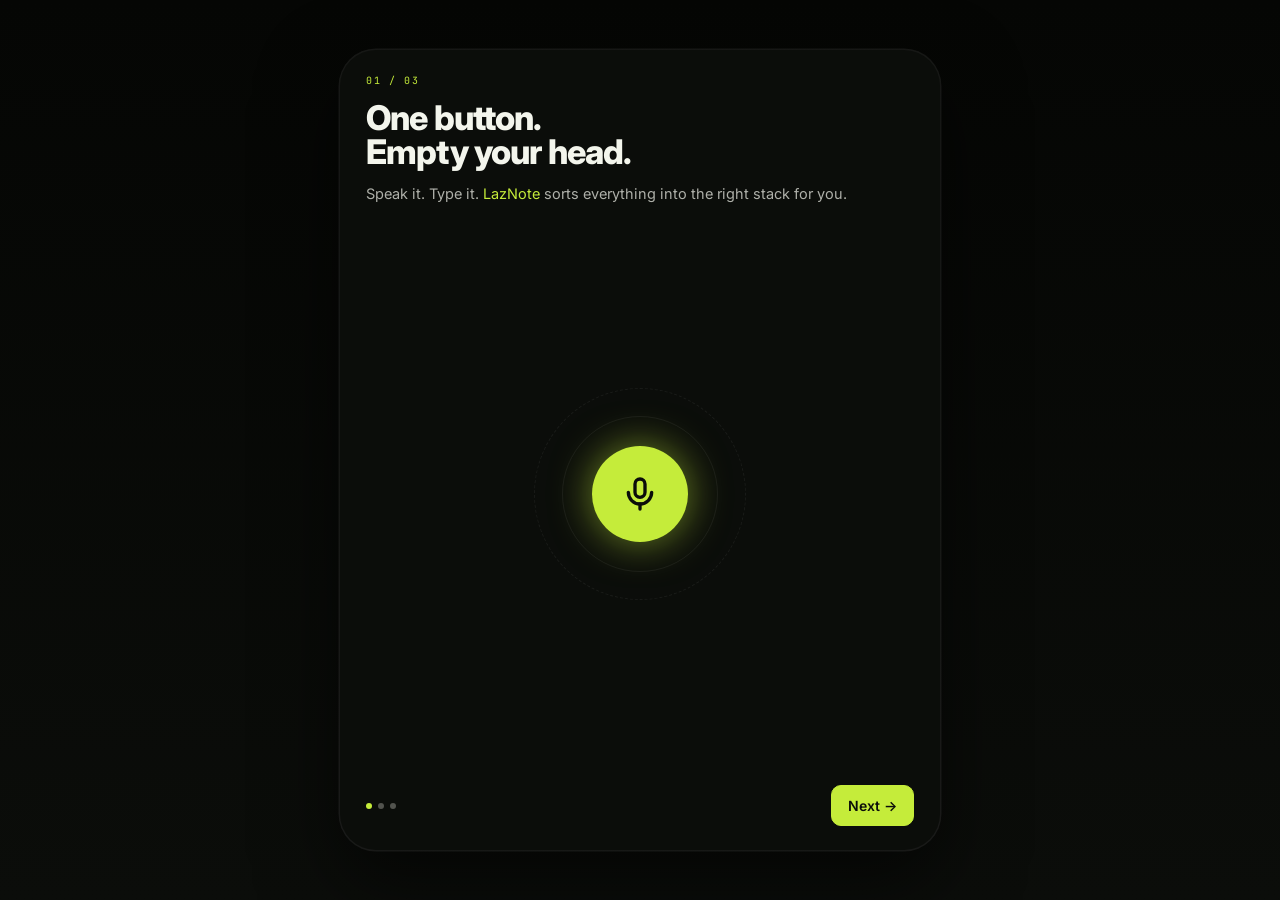
==== index.html @ dc2af9ba "Add files via upload" ====
<!doctype html>
<html lang="en">
<head>
<meta charset="utf-8" />
<title>LazNote</title>
<meta name="viewport" content="width=device-width,initial-scale=1,viewport-fit=cover,user-scalable=no" />
<meta name="theme-color" content="#0b0d0a" />
<meta name="apple-mobile-web-app-capable" content="yes" />
<meta name="apple-mobile-web-app-status-bar-style" content="black-translucent" />
<meta name="apple-mobile-web-app-title" content="LazNote" />
<link rel="manifest" href="manifest.webmanifest" />
<link rel="apple-touch-icon" href="icon-180.png" />
<link rel="icon" href="icon-192.png" />
<link rel="preconnect" href="https://fonts.googleapis.com" />
<link rel="preconnect" href="https://fonts.gstatic.com" crossorigin />
<link href="https://fonts.googleapis.com/css2?family=Inter:wght@400;500;600;700;800&family=JetBrains+Mono:wght@400;500;600&display=swap" rel="stylesheet" />
<link rel="stylesheet" href="styles.css" />
</head>
<body>
<div class="app-root">
  <div class="app-shell" id="shell">
    <div class="sb-spacer"></div>

    <!-- ───── Onboarding ───── -->
    <div class="view" data-view="onb">
      <div class="onb-pad">
        <div class="onb-step" id="onb-step">01 / 03</div>
        <h2 class="onb-h" id="onb-h"></h2>
        <p class="onb-p" id="onb-p"></p>
        <div style="flex:1;display:grid;place-items:center;margin:24px 0;" id="onb-art"></div>
        <div id="onb-body"></div>
        <div style="display:flex;align-items:center;justify-content:space-between;margin-top:16px;">
          <div class="dots" id="onb-dots"><span class="on"></span><span></span><span></span></div>
          <button class="btn primary" id="onb-next">Next →</button>
        </div>
      </div>
    </div>

    <!-- ───── Blade view ───── -->
    <div class="view" data-view="blade">
      <div class="topbar" style="padding-top:16px;">
        <div style="flex:1;">
          <div style="font-family:var(--mono);font-size:10px;letter-spacing:0.14em;text-transform:uppercase;color:var(--ink-50);display:flex;align-items:center;gap:6px;"><span style="width:6px;height:6px;border-radius:50%;background:var(--lime);animation:pulse 1.8s infinite;"></span><span id="blade-date">Today</span></div>
          <div style="font-size:24px;font-weight:700;letter-spacing:-0.02em;line-height:1.1;margin-top:4px;"><span id="blade-count">0</span> blades. <span style="color:var(--lime);" id="blade-now-count">0</span> need now.</div>
        </div>
        <div class="icon-btn" onclick="LazNote.search()" aria-label="Search"><svg width="16" height="16" viewBox="0 0 20 20" fill="none" stroke="currentColor" stroke-width="1.6" stroke-linecap="round"><circle cx="9" cy="9" r="5.5"/><path d="M13.5 13.5L17 17"/></svg></div>
      </div>
      <div style="padding:6px 18px 10px;display:flex;gap:12px;overflow-x:auto;border-bottom:1px solid var(--line-2);scrollbar-width:none;white-space:nowrap;" id="stack-tabs"></div>
      <div class="scroll" style="padding:12px 14px 140px;display:flex;flex-direction:column;gap:6px;" id="blade-list"></div>
      <div class="fab-shell"><button class="fab" id="fab-pulse" aria-label="Pulse"><svg viewBox="0 0 24 24" fill="none" stroke="currentColor" stroke-width="2.2" stroke-linecap="round"><rect x="9" y="3" width="6" height="11" rx="3"/><path d="M5 11a7 7 0 0014 0"/><path d="M12 18v3"/></svg></button></div>
      <div class="botnav">
        <div class="nav active" data-go="blade"><svg viewBox="0 0 20 20" fill="none" stroke="currentColor" stroke-width="1.6"><path d="M3 6h14M3 10h14M3 14h10"/></svg>Blades</div>
        <div class="nav" data-go="stacks"><svg viewBox="0 0 20 20" fill="none" stroke="currentColor" stroke-width="1.6" stroke-linejoin="round"><path d="M10 2l7 4-7 4-7-4 7-4z"/><path d="M3 10l7 4 7-4"/></svg>Stacks</div>
        <div></div>
        <div class="nav" data-go="airlock"><svg viewBox="0 0 20 20" fill="none" stroke="currentColor" stroke-width="1.6"><path d="M7 4a3 3 0 00-3 3v1a2 2 0 00-1 3.5A2 2 0 005 15h2v2h6v-2h2a2 2 0 002-3.5A2 2 0 0016 8V7a3 3 0 00-3-3 3 3 0 00-3 0 3 3 0 00-3 0z"/></svg>Airlock</div>
        <div class="nav" data-go="settings"><svg viewBox="0 0 20 20" fill="none" stroke="currentColor" stroke-width="1.6"><circle cx="10" cy="10" r="2.5"/><path d="M10 2v2M10 16v2M3 10H1M19 10h-2M5 5L3.5 3.5M16.5 16.5L15 15M5 15l-1.5 1.5M16.5 3.5L15 5"/></svg>Settings</div>
      </div>
    </div>

    <!-- ───── Note detail ───── -->
    <div class="view" data-view="note">
      <div class="topbar">
        <div class="icon-btn" data-back><svg viewBox="0 0 20 20" fill="none" stroke="currentColor" stroke-width="1.6" stroke-linecap="round" width="14" height="14"><path d="M12 5l-5 5 5 5"/></svg></div>
        <h1 id="note-stack">·</h1>
        <div class="icon-btn" onclick="LazNote.deleteCurrentNote()" aria-label="Delete"><svg viewBox="0 0 20 20" fill="none" stroke="currentColor" stroke-width="1.6" width="14" height="14"><path d="M5 6h10M8 9v6M12 9v6M6 6l1 10h6l1-10M8 6V4h4v2"/></svg></div>
      </div>
      <div class="scroll" style="padding:6px 22px 40px;" id="note-body"></div>
    </div>

    <!-- ───── Stacks ───── -->
    <div class="view" data-view="stacks">
      <div class="topbar">
        <div class="icon-btn" data-back><svg viewBox="0 0 20 20" fill="none" stroke="currentColor" stroke-width="1.6" stroke-linecap="round" width="14" height="14"><path d="M12 5l-5 5 5 5"/></svg></div>
        <h1>Stacks</h1>
        <div class="icon-btn" onclick="LazNote.addStack()" aria-label="Add stack"><svg viewBox="0 0 20 20" fill="none" stroke="currentColor" stroke-width="1.6" width="14" height="14"><path d="M10 4v12M4 10h12"/></svg></div>
      </div>
      <div class="scroll" style="padding:6px 14px 24px;" id="stacks-list"></div>
    </div>

    <!-- ───── Airlock ───── -->
    <div class="view" data-view="airlock">
      <div class="topbar">
        <div class="icon-btn" data-back><svg viewBox="0 0 20 20" fill="none" stroke="currentColor" stroke-width="1.6" stroke-linecap="round" width="14" height="14"><path d="M12 5l-5 5 5 5"/></svg></div>
        <h1>Airlock</h1>
        <div class="spacer"></div>
      </div>
      <div class="scroll" style="padding:6px 14px 24px;" id="airlock-list"></div>
    </div>

    <!-- ───── Settings ───── -->
    <div class="view" data-view="settings">
      <div class="topbar">
        <div class="icon-btn" data-back><svg viewBox="0 0 20 20" fill="none" stroke="currentColor" stroke-width="1.6" stroke-linecap="round" width="14" height="14"><path d="M12 5l-5 5 5 5"/></svg></div>
        <h1>Settings</h1>
        <div class="spacer"></div>
      </div>
      <div class="scroll" style="padding:0 14px 40px;" id="settings-body"></div>
    </div>

    <!-- ───── Groq detail ───── -->
    <div class="view" data-view="groq">
      <div class="topbar">
        <div class="icon-btn" data-back><svg viewBox="0 0 20 20" fill="none" stroke="currentColor" stroke-width="1.6" stroke-linecap="round" width="14" height="14"><path d="M12 5l-5 5 5 5"/></svg></div>
        <h1>Groq</h1>
        <div class="spacer"></div>
      </div>
      <div class="scroll" style="padding:0 14px 40px;" id="groq-body"></div>
    </div>

    <!-- ───── Capture sheet (over any view) ───── -->
    <div class="capture-sheet" id="capture">
      <div class="capture-handle"></div>
      <div class="topbar">
        <div class="icon-btn" onclick="LazNote.closeCapture()" aria-label="Close"><svg viewBox="0 0 20 20" fill="none" stroke="currentColor" stroke-width="1.6" stroke-linecap="round" width="14" height="14"><path d="M5 5l10 10M15 5L5 15"/></svg></div>
        <h1>New note</h1>
        <div class="spacer"></div>
      </div>
      <div style="padding:0 22px;flex:1;display:flex;flex-direction:column;">
        <textarea class="input" id="capture-text" placeholder="Speak your mind. AI will sort it into the right stack."></textarea>
        <div style="margin-top:14px;display:flex;align-items:center;gap:8px;flex-wrap:wrap;">
          <span class="chip" id="capture-stack-hint" style="display:none;"></span>
          <span class="chip" id="capture-due-hint" style="display:none;"></span>
        </div>
        <div style="margin-top:14px;font-family:var(--mono);font-size:10px;letter-spacing:0.14em;color:var(--ink-50);text-transform:uppercase;">Manual stack</div>
        <div style="margin-top:8px;display:flex;flex-wrap:wrap;gap:6px;" id="capture-stack-chips"></div>
        <div style="flex:1;"></div>
        <div style="display:flex;gap:8px;padding:14px 0 calc(20px + env(safe-area-inset-bottom));">
          <button class="btn ghost" onclick="LazNote.saveCapture('raw')">Save raw</button>
          <button class="btn primary" style="flex:1;" id="capture-ai" onclick="LazNote.saveCapture('ai')">
            <svg width="14" height="14" viewBox="0 0 20 20" fill="none" stroke="currentColor" stroke-width="1.8" stroke-linecap="round"><path d="M7 4a3 3 0 00-3 3v1a2 2 0 00-1 3.5A2 2 0 005 15h2v2h6v-2h2a2 2 0 002-3.5A2 2 0 0016 8V7a3 3 0 00-3-3 3 3 0 00-3 0 3 3 0 00-3 0z"/></svg>
            <span id="capture-ai-label">Sort with AI</span>
          </button>
        </div>
      </div>
    </div>

  </div>
</div>

<div class="toast" id="toast"></div>

<script src="app.js"></script>
<script>
  if ('serviceWorker' in navigator) {
    window.addEventListener('load', () => navigator.serviceWorker.register('sw.js').catch(() => {}));
  }
</script>
</body>
</html>
---- styles.css ----
/* LazNote · production styles */
:root {
  --bg: #0b0d0a;
  --bg-2: #14170f;
  --surface: #181b13;
  --surface-2: #1f2317;
  --line-2: rgba(255, 255, 255, 0.06);
  --ink: #f3f5ec;
  --ink-70: rgba(243, 245, 236, 0.7);
  --ink-50: rgba(243, 245, 236, 0.5);
  --ink-30: rgba(243, 245, 236, 0.3);
  --lime: #c5ec3a;
  --lime-glow: rgba(197, 236, 58, 0.55);
  --lime-soft: rgba(197, 236, 58, 0.15);
  --amber: #f5b133;
  --red: #ef5350;
  --r-sm: 6px; --r-md: 10px; --r-lg: 18px;
  --sans: "Inter", ui-sans-serif, system-ui, -apple-system, sans-serif;
  --mono: "JetBrains Mono", ui-monospace, monospace;
}
* { box-sizing: border-box; }
html, body { margin: 0; padding: 0; background: var(--bg); color: var(--ink); font-family: var(--sans); -webkit-font-smoothing: antialiased; overscroll-behavior: none; }
body { min-height: 100vh; min-height: 100dvh; }

/* Industrial style overrides */
body.industrial { --r-sm: 0px; --r-md: 2px; --r-lg: 4px; --lime-glow: rgba(197, 236, 58, 0); }
body.industrial .blade { border-radius: 0 !important; }
body.industrial .btn, body.industrial .input, body.industrial .icon-btn, body.industrial .chip, body.industrial .pill { border-radius: 2px !important; }
body.industrial .fab { border-radius: 0; }
body.industrial .fab::after { display: none; }

/* Light theme */
body.light { --bg: #f6f6f1; --bg-2: #ececde; --surface: #ffffff; --surface-2: #f0f0e7; --line-2: rgba(0,0,0,0.08); --ink: #0e1108; --ink-70: rgba(14,17,8,0.7); --ink-50: rgba(14,17,8,0.5); --ink-30: rgba(14,17,8,0.3); --lime: #7ba91a; --lime-glow: rgba(123,169,26,0.35); --lime-soft: rgba(123,169,26,0.12); }
body.light .btn.primary, body.light .chip.lime { color: #fff; }
body.light .fab { color: #fff; }

/* App container — phone-shaped on desktop, fullscreen on mobile */
.app-root { width: 100%; min-height: 100vh; min-height: 100dvh; display: flex; align-items: stretch; justify-content: center; background: var(--bg); }
@media (min-width: 600px) {
  .app-root { background: linear-gradient(180deg, #050604, #0b0d0a); padding: 28px; align-items: center; }
  .app-shell { width: 392px; height: 800px; max-height: calc(100dvh - 56px); border-radius: 36px; box-shadow: 0 0 0 1.5px rgba(255,255,255,0.07), 0 30px 80px rgba(0,0,0,0.6); overflow: hidden; }
  body.light .app-shell { box-shadow: 0 0 0 1px rgba(0,0,0,0.06), 0 30px 80px rgba(0,0,0,0.15); }
}
.app-shell { background: var(--bg); position: relative; display: flex; flex-direction: column; overflow: hidden; flex: 1; max-width: 600px; }

/* views */
.view { display: none; flex-direction: column; flex: 1; overflow: hidden; position: relative; }
.view.active { display: flex; animation: fadein .18s ease; }
@keyframes fadein { from { opacity: 0; transform: translateY(4px); } }

.scroll { flex: 1; overflow-y: auto; -webkit-overflow-scrolling: touch; }
.scroll::-webkit-scrollbar { display: none; }

/* atoms */
.btn { display: inline-flex; align-items: center; justify-content: center; gap: 6px; padding: 11px 16px; border-radius: var(--r-md); font-size: 14px; font-weight: 600; font-family: var(--sans); border: 1px solid var(--line-2); color: var(--ink); background: var(--surface); cursor: pointer; transition: transform .08s, background .12s; }
.btn:active { transform: scale(0.97); }
.btn.primary { background: var(--lime); color: #0b0d0a; border-color: var(--lime); }
.btn.ghost { background: transparent; }
.btn.danger { color: var(--red); border-color: rgba(239,83,80,0.3); }
.btn.block { width: 100%; }

.input { width: 100%; background: var(--surface-2); border: 1px solid var(--line-2); border-radius: var(--r-md); padding: 12px 14px; font-family: var(--mono); font-size: 13px; color: var(--ink); outline: none; }
.input:focus { border-color: var(--lime); }
.input::placeholder { color: var(--ink-50); }
textarea.input { font-family: var(--sans); font-size: 15px; min-height: 120px; resize: none; line-height: 1.45; }

.chip { display: inline-flex; align-items: center; gap: 4px; padding: 4px 9px; border: 1px solid var(--line-2); border-radius: 999px; font-family: var(--mono); font-size: 10px; letter-spacing: 0.06em; color: var(--ink-70); white-space: nowrap; background: transparent; cursor: pointer; }
.chip.lime { background: var(--lime); color: #0b0d0a; border-color: var(--lime); font-weight: 600; }
.chip.active { background: var(--ink); color: var(--bg); border-color: var(--ink); }
.pill { padding: 3px 7px; border: 1px solid var(--line-2); border-radius: 4px; font-family: var(--mono); font-size: 9px; font-weight: 600; letter-spacing: 0.16em; color: var(--ink-50); text-transform: uppercase; }
.pill.lime { color: var(--lime); border-color: rgba(197,236,58,0.3); }
.pill.amber { color: var(--amber); border-color: rgba(245,177,51,0.3); }
.icon-btn { width: 38px; height: 38px; background: var(--surface); border: 1px solid var(--line-2); border-radius: var(--r-md); display: grid; place-items: center; color: var(--ink-70); cursor: pointer; flex-shrink: 0; }
.icon-btn:active { transform: scale(0.92); }

/* topbar (per-view) */
.topbar { padding: max(env(safe-area-inset-top), 16px) 18px 12px; display: flex; align-items: center; gap: 10px; flex-shrink: 0; }
.topbar h1 { font-size: 18px; font-weight: 700; letter-spacing: -0.01em; margin: 0; flex: 1; text-align: center; }
.topbar .spacer { width: 38px; }

/* blade row */
.blade { position: relative; padding: 12px 14px 12px 18px; background: var(--surface); border: 1px solid var(--line-2); border-radius: var(--r-md); display: grid; grid-template-columns: 1fr auto; gap: 8px; align-items: center; cursor: pointer; }
.blade:active { transform: scale(0.99); }
.blade::before { content: ""; position: absolute; left: 0; top: 10px; bottom: 10px; width: 3px; border-radius: 0 2px 2px 0; background: var(--ink-30); }
.blade.now { background: linear-gradient(180deg, rgba(197, 236, 58, 0.06), var(--surface)); border-color: rgba(197, 236, 58, 0.18); }
.blade.now::before { background: var(--lime); box-shadow: 0 0 12px var(--lime-glow); animation: pulse 1.6s ease-in-out infinite; }
.blade.soon::before { background: var(--amber); }
.blade.idle { opacity: 0.7; }
.blade .stack-tag { display: inline-block; font-family: var(--mono); font-size: 9px; font-weight: 600; letter-spacing: 0.16em; color: var(--ink-50); padding: 2px 5px; border: 1px solid var(--line-2); border-radius: 4px; margin-bottom: 5px; }
.blade.now .stack-tag { color: var(--lime); border-color: rgba(197, 236, 58, 0.3); }
.blade .t { font-size: 14px; line-height: 1.3; font-weight: 500; letter-spacing: -0.005em; }
.blade .m { font-family: var(--mono); font-size: 10px; color: var(--ink-50); margin-top: 3px; letter-spacing: 0.04em; }
.blade .due { font-family: var(--mono); font-size: 10px; font-weight: 600; letter-spacing: 0.06em; padding: 4px 7px; border-radius: 4px; border: 1px solid var(--line-2); color: var(--ink-70); }
.blade.now .due { background: var(--lime); color: #0b0d0a; border-color: var(--lime); }
.blade.soon .due { color: var(--amber); border-color: rgba(245, 177, 51, 0.3); }

@keyframes pulse { 50% { opacity: 0.45; } }

/* FAB */
.fab-shell { position: absolute; left: 0; right: 0; bottom: 84px; display: flex; justify-content: center; z-index: 4; pointer-events: none; padding-bottom: env(safe-area-inset-bottom); }
.fab { pointer-events: auto; position: relative; width: 70px; height: 70px; border-radius: 50%; background: var(--lime); display: grid; place-items: center; color: #0b0d0a; border: 0; box-shadow: 0 0 0 6px rgba(197, 236, 58, 0.10), 0 0 28px var(--lime-glow), 0 12px 24px rgba(0,0,0,0.5); cursor: pointer; }
.fab:active { transform: scale(0.95); }
.fab::after { content: ""; position: absolute; inset: -12px; border-radius: 50%; border: 1px solid rgba(197, 236, 58, 0.25); animation: fabring 2.4s ease-out infinite; pointer-events: none; }
@keyframes fabring { 0% { transform: scale(0.9); opacity: 0.8; } 100% { transform: scale(1.3); opacity: 0; } }
.fab svg { width: 28px; height: 28px; }

/* bottom nav */
.botnav { height: calc(64px + env(safe-area-inset-bottom)); padding-bottom: env(safe-area-inset-bottom); display: grid; grid-template-columns: 1fr 1fr 80px 1fr 1fr; align-items: center; justify-items: center; background: var(--bg); border-top: 1px solid var(--line-2); flex-shrink: 0; }
.botnav .nav { display: flex; flex-direction: column; align-items: center; gap: 4px; font-family: var(--mono); font-size: 9px; letter-spacing: 0.1em; text-transform: uppercase; color: var(--ink-50); cursor: pointer; padding: 8px; }
.botnav .nav.active { color: var(--lime); }
.botnav .nav svg { width: 18px; height: 18px; }

/* settings rows */
.section-label { font-family: var(--mono); font-size: 9.5px; letter-spacing: 0.16em; color: var(--ink-50); padding: 14px 4px 8px; text-transform: uppercase; }
.section-group { background: var(--surface); border: 1px solid var(--line-2); border-radius: var(--r-md); overflow: hidden; }
.row { padding: 12px 14px; display: flex; align-items: center; gap: 10px; font-size: 14px; border-top: 1px solid var(--line-2); cursor: pointer; }
.row:first-child { border-top: 0; }
.row .r-label { flex: 1; }
.row .r-value { color: var(--ink-50); font-family: var(--mono); font-size: 12px; }
.row .r-chev { color: var(--ink-50); }

.toggle { width: 36px; height: 20px; border-radius: 12px; background: var(--surface-2); position: relative; transition: background .15s; flex-shrink: 0; }
.toggle::after { content: ""; position: absolute; top: 2px; left: 2px; width: 16px; height: 16px; border-radius: 50%; background: var(--ink-70); transition: left .15s, background .15s; }
.toggle.on { background: var(--lime); }
.toggle.on::after { left: 18px; background: #0b0d0a; }

/* segmented control */
.seg { display: inline-flex; padding: 3px; background: var(--surface); border: 1px solid var(--line-2); border-radius: 999px; }
.seg button { appearance: none; border: 0; background: transparent; color: var(--ink-50); font-family: var(--mono); font-size: 10px; letter-spacing: 0.12em; text-transform: uppercase; padding: 6px 12px; border-radius: 999px; cursor: pointer; }
.seg button.on { background: var(--lime); color: #0b0d0a; font-weight: 600; }

/* empty state */
.empty { padding: 60px 24px; text-align: center; color: var(--ink-50); }
.empty .ic { width: 56px; height: 56px; border-radius: 50%; background: var(--surface); border: 1px dashed var(--line-2); display: grid; place-items: center; margin: 0 auto 18px; }
.empty h3 { font-size: 18px; color: var(--ink); margin: 0 0 6px; font-weight: 600; }
.empty p { font-size: 13px; line-height: 1.5; margin: 0; }

/* onboarding */
.onb-pad { padding: 24px 26px; display: flex; flex-direction: column; flex: 1; }
.onb-step { font-family: var(--mono); font-size: 10px; letter-spacing: 0.16em; color: var(--lime); }
.onb-h { font-size: 34px; font-weight: 800; letter-spacing: -0.025em; line-height: 1; margin: 14px 0 0; }
.onb-p { font-size: 14.5px; color: var(--ink-70); line-height: 1.5; margin-top: 14px; }
.dots { display: flex; gap: 6px; }
.dots span { width: 6px; height: 6px; border-radius: 50%; background: var(--ink-30); }
.dots .on { background: var(--lime); }

/* toast */
.toast { position: fixed; left: 50%; transform: translateX(-50%); bottom: 110px; background: var(--surface); border: 1px solid var(--line-2); border-radius: var(--r-md); padding: 10px 16px; font-size: 13px; box-shadow: 0 12px 30px rgba(0,0,0,0.5); z-index: 999; pointer-events: none; opacity: 0; transition: opacity .2s; }
.toast.show { opacity: 1; }
.toast.lime { border-color: rgba(197,236,58,0.3); color: var(--lime); }

/* capture sheet */
.capture-sheet { position: absolute; inset: 0; background: var(--bg); display: flex; flex-direction: column; z-index: 10; transform: translateY(100%); transition: transform .25s cubic-bezier(.2,.7,.2,1); }
.capture-sheet.open { transform: translateY(0); }
.capture-handle { width: 40px; height: 4px; background: var(--ink-30); border-radius: 2px; margin: 10px auto 0; }

/* loader dot */
.dot-loader { display: inline-flex; gap: 4px; }
.dot-loader span { width: 6px; height: 6px; border-radius: 50%; background: var(--lime); animation: dotbob 1s infinite; }
.dot-loader span:nth-child(2) { animation-delay: .15s; }
.dot-loader span:nth-child(3) { animation-delay: .30s; }
@keyframes dotbob { 50% { transform: translateY(-4px); opacity: 0.6; } }

/* sb (status bar in standalone mode is OS-provided; this is just the topbar) */
.sb-spacer { height: env(safe-area-inset-top); }
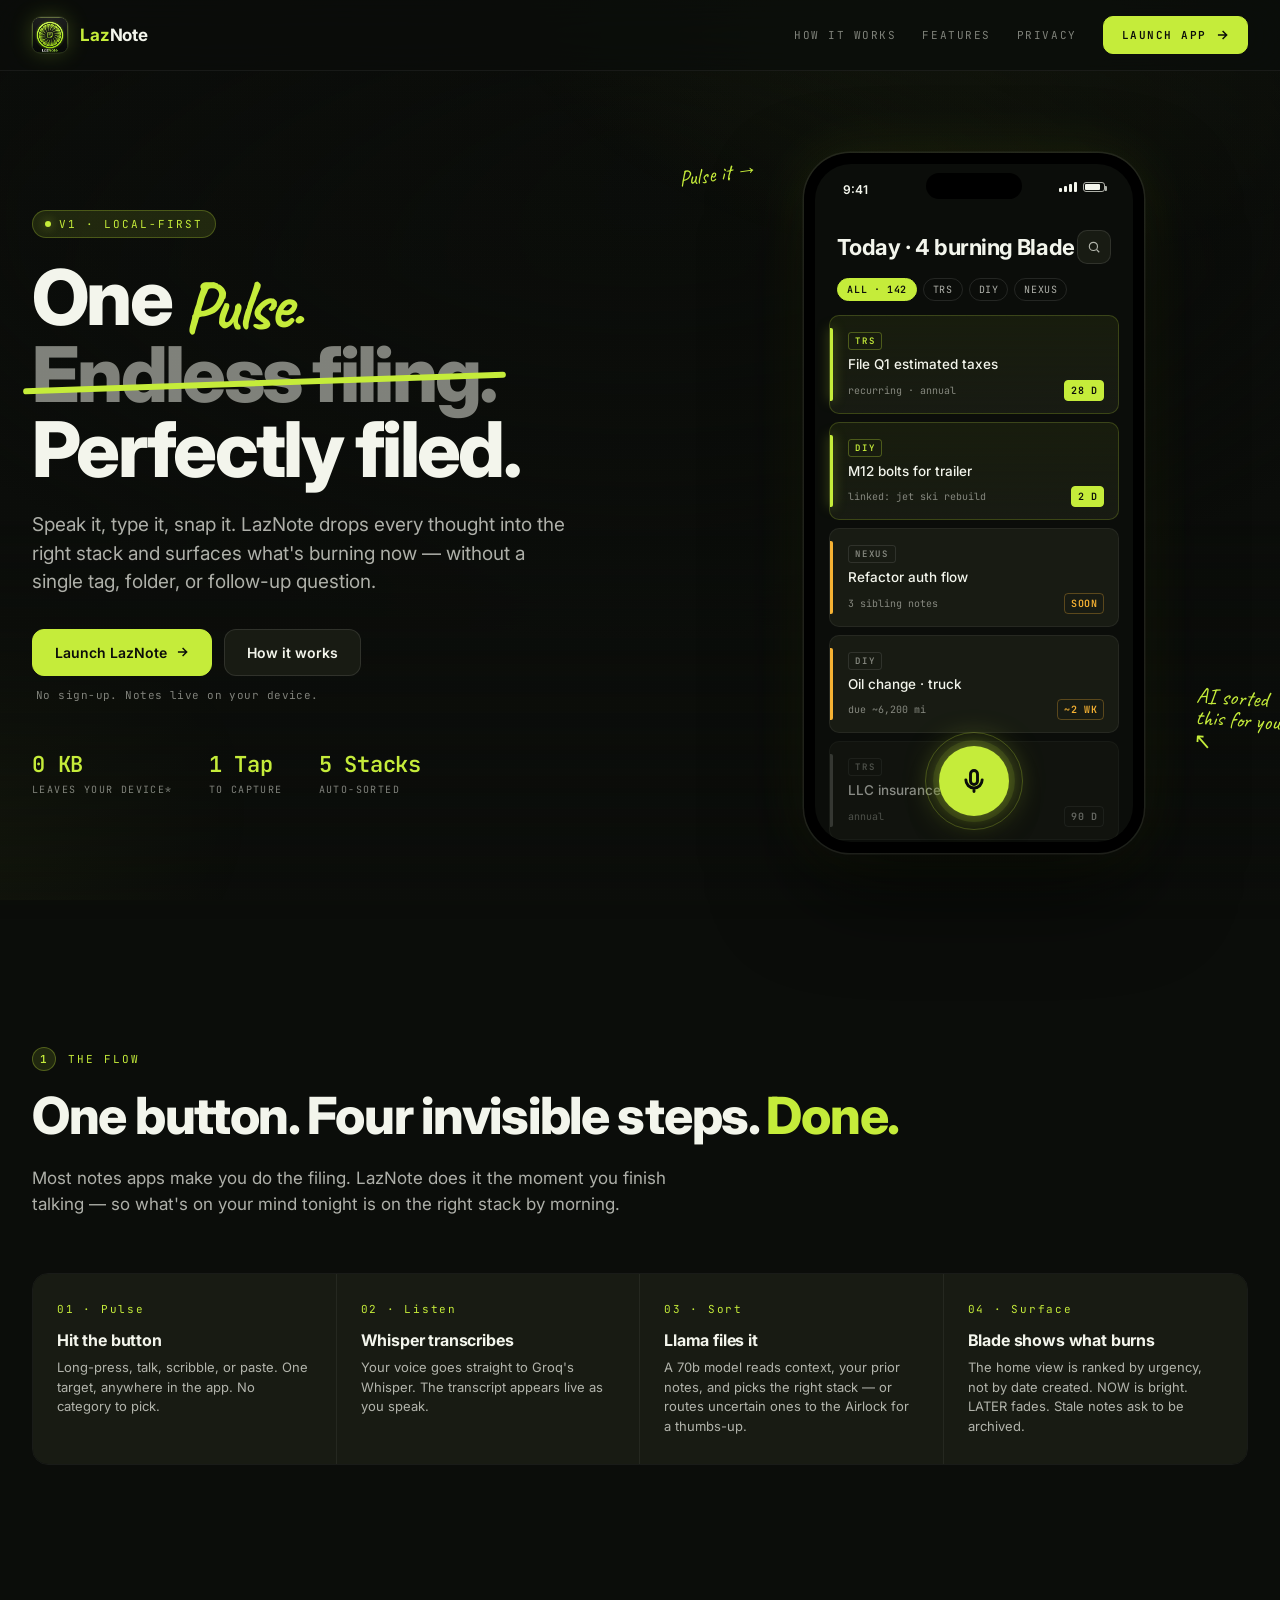
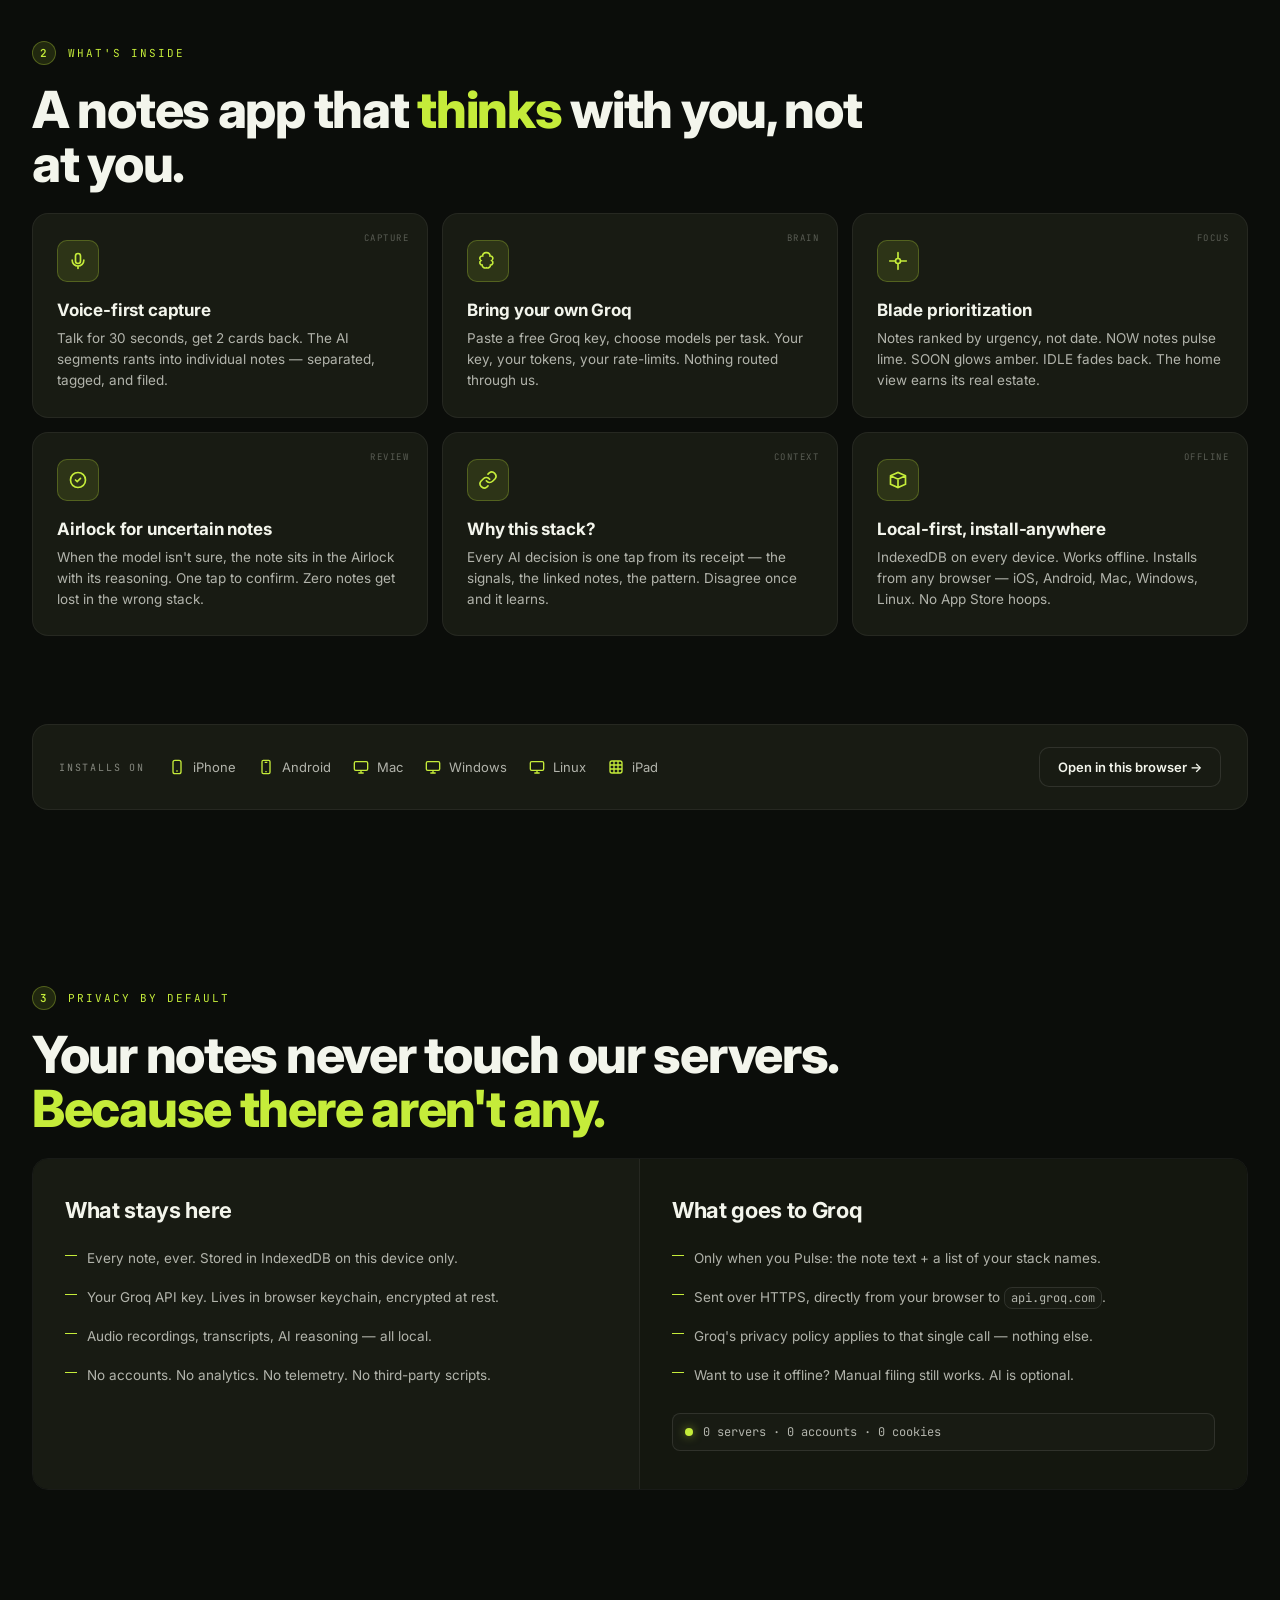
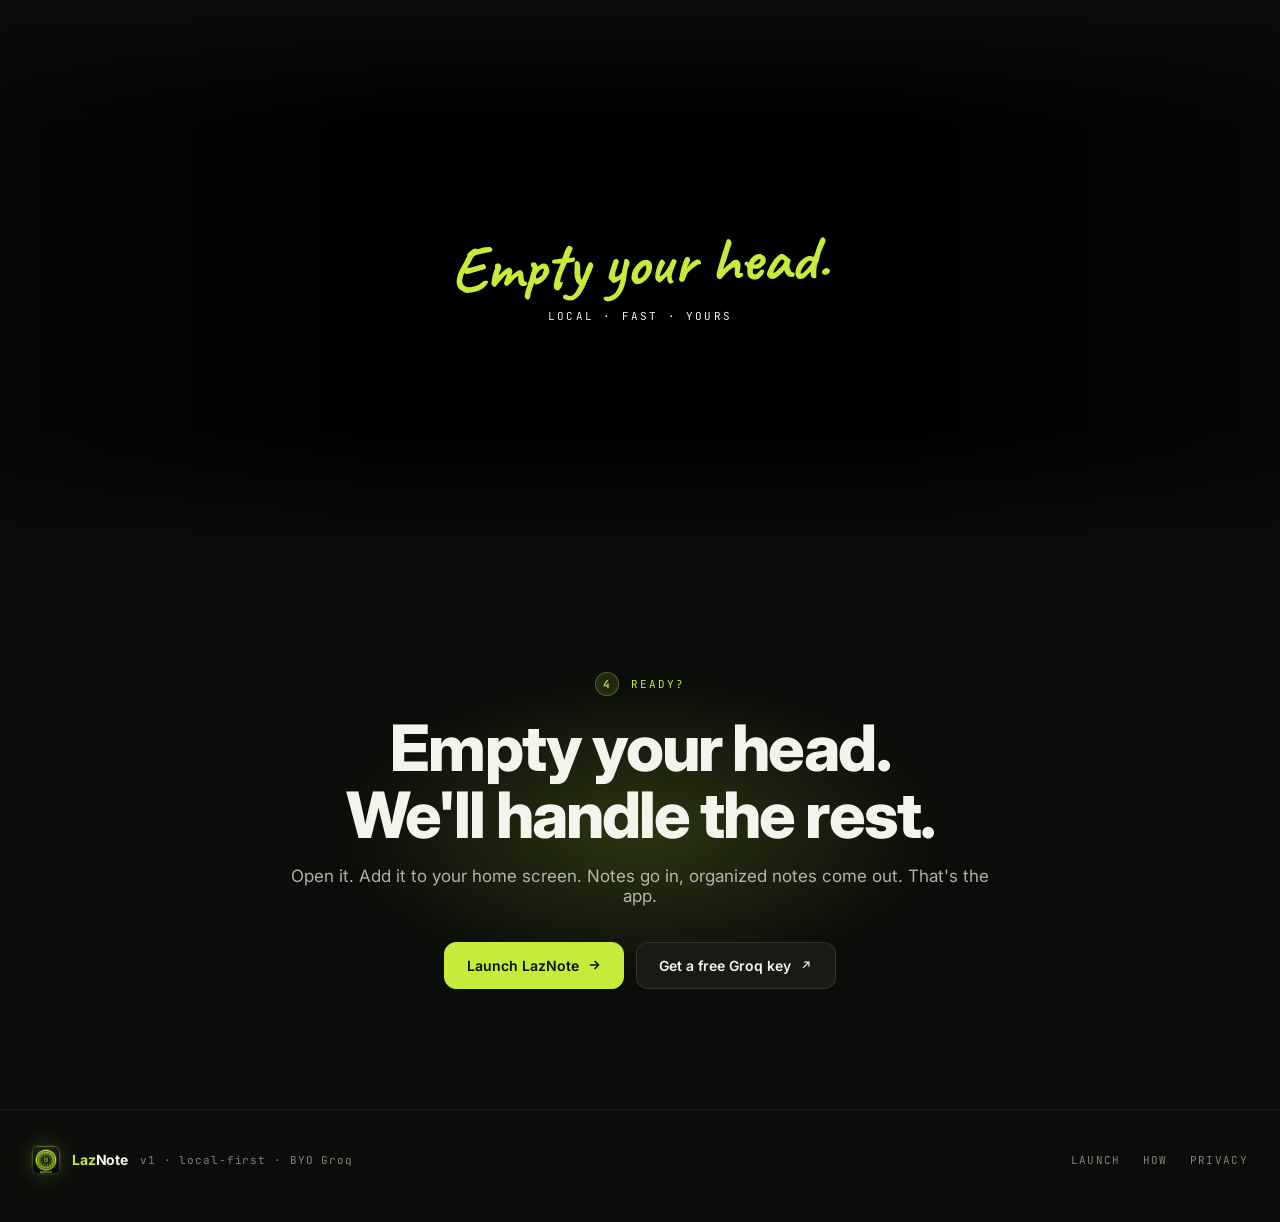
==== commit 0fcf93bf: "Add files via upload" ====
--- a/index.html
+++ b/index.html
@@ -2,148 +2,590 @@
 <html lang="en">
 <head>
 <meta charset="utf-8" />
-<title>LazNote</title>
-<meta name="viewport" content="width=device-width,initial-scale=1,viewport-fit=cover,user-scalable=no" />
+<title>LazNote — Local-first AI notes. One Pulse, perfectly filed.</title>
+<meta name="viewport" content="width=device-width,initial-scale=1" />
+<meta name="description" content="A local-first notes app with AI sorting. Bring your own Groq key. Installs on iPhone, Android, Mac, Windows, Linux." />
 <meta name="theme-color" content="#0b0d0a" />
-<meta name="apple-mobile-web-app-capable" content="yes" />
-<meta name="apple-mobile-web-app-status-bar-style" content="black-translucent" />
-<meta name="apple-mobile-web-app-title" content="LazNote" />
-<link rel="manifest" href="manifest.webmanifest" />
-<link rel="apple-touch-icon" href="icon-180.png" />
-<link rel="icon" href="icon-192.png" />
+<link rel="icon" href="app/icon.png" />
 <link rel="preconnect" href="https://fonts.googleapis.com" />
 <link rel="preconnect" href="https://fonts.gstatic.com" crossorigin />
-<link href="https://fonts.googleapis.com/css2?family=Inter:wght@400;500;600;700;800&family=JetBrains+Mono:wght@400;500;600&display=swap" rel="stylesheet" />
-<link rel="stylesheet" href="styles.css" />
+<link href="https://fonts.googleapis.com/css2?family=Inter:wght@400;500;600;700;800;900&family=JetBrains+Mono:wght@400;500;600&family=Caveat:wght@500;700&display=swap" rel="stylesheet" />
+<style>
+  :root {
+    --bg: #0b0d0a;
+    --bg-2: #14170f;
+    --surface: #181b13;
+    --surface-2: #1f2317;
+    --line: rgba(255, 255, 255, 0.06);
+    --line-2: rgba(255, 255, 255, 0.10);
+    --ink: #f3f5ec;
+    --ink-70: rgba(243, 245, 236, 0.7);
+    --ink-50: rgba(243, 245, 236, 0.5);
+    --ink-30: rgba(243, 245, 236, 0.3);
+    --lime: #c5ec3a;
+    --lime-glow: rgba(197, 236, 58, 0.55);
+    --lime-soft: rgba(197, 236, 58, 0.12);
+    --amber: #f5b133;
+    --sans: "Inter", ui-sans-serif, system-ui, sans-serif;
+    --mono: "JetBrains Mono", ui-monospace, monospace;
+    --hand: "Caveat", cursive;
+  }
+  * { box-sizing: border-box; }
+  html, body { margin: 0; padding: 0; background: var(--bg); color: var(--ink); font-family: var(--sans); -webkit-font-smoothing: antialiased; }
+  body { overflow-x: hidden; }
+  a { color: inherit; text-decoration: none; }
+
+  /* ── grain + ambient lime glow ─────────────────────────────────────── */
+  body::before {
+    content: ""; position: fixed; inset: 0; pointer-events: none; z-index: 0;
+    background:
+      radial-gradient(900px 600px at 78% -10%, rgba(197,236,58,0.10), transparent 60%),
+      radial-gradient(700px 500px at -10% 90%, rgba(197,236,58,0.06), transparent 55%);
+  }
+
+  /* ── hero background video ─────────────────────────────────────────── */
+  .hero-bg {
+    position: absolute; top: 0; left: 50%; transform: translateX(-50%);
+    width: 100vw; height: 920px; max-height: 110vh;
+    overflow: hidden; z-index: 0; pointer-events: none;
+    mask-image: linear-gradient(180deg, #000 0%, #000 55%, transparent 100%);
+    -webkit-mask-image: linear-gradient(180deg, #000 0%, #000 55%, transparent 100%);
+  }
+  .hero-bg video {
+    position: absolute; inset: 0; width: 100%; height: 100%;
+    object-fit: cover; opacity: 0.42;
+    filter: saturate(1.05) contrast(1.05) hue-rotate(-6deg);
+  }
+  .hero-bg::after {
+    content: ""; position: absolute; inset: 0;
+    background:
+      radial-gradient(900px 500px at 50% 15%, transparent, rgba(11,13,10,0.55) 70%, var(--bg) 100%),
+      linear-gradient(180deg, rgba(11,13,10,0.4) 0%, transparent 30%, transparent 70%, var(--bg) 100%);
+  }
+
+  /* ── ambient video band (bottom) ───────────────────────────────────── */
+  .video-band {
+    position: relative; overflow: hidden; margin-top: 24px;
+    border-top: 1px solid var(--line); border-bottom: 1px solid var(--line);
+    background: #000;
+  }
+  .video-band video {
+    display: block; width: 100%; height: 100%;
+    object-fit: cover; opacity: 0.82;
+  }
+  .video-band-inner { position: relative; aspect-ratio: 21 / 9; min-height: 380px; }
+  @media (max-width: 720px) { .video-band-inner { aspect-ratio: 4 / 5; min-height: 0; } }
+  .video-band::before {
+    content: ""; position: absolute; inset: 0; z-index: 2; pointer-events: none;
+    background:
+      linear-gradient(180deg, var(--bg) 0%, transparent 22%, transparent 78%, var(--bg) 100%),
+      linear-gradient(90deg, rgba(11,13,10,0.55) 0%, transparent 30%, transparent 70%, rgba(11,13,10,0.55) 100%);
+  }
+  .video-band .vb-overlay {
+    position: absolute; inset: 0; z-index: 3; display: grid; place-items: center;
+    padding: 32px; text-align: center;
+  }
+  .video-band .vb-overlay h3 {
+    font-family: var(--hand); font-weight: 700; color: var(--lime);
+    font-size: clamp(32px, 5vw, 64px); margin: 0; line-height: 1;
+    text-shadow: 0 0 30px rgba(11,13,10,0.7);
+    transform: rotate(-2deg);
+  }
+  .video-band .vb-overlay p {
+    font-family: var(--mono); font-size: 11px; letter-spacing: 0.2em;
+    text-transform: uppercase; color: var(--ink); margin: 14px 0 0;
+    text-shadow: 0 0 20px rgba(11,13,10,0.85);
+  }
+  body::after {
+    content: ""; position: fixed; inset: 0; pointer-events: none; z-index: 0;
+    background-image: radial-gradient(rgba(255,255,255,0.025) 1px, transparent 1px);
+    background-size: 3px 3px;
+    mix-blend-mode: overlay;
+    opacity: 0.6;
+  }
+  .container { position: relative; z-index: 1; max-width: 1280px; margin: 0 auto; padding: 0 32px; }
+
+  /* ── nav ───────────────────────────────────────────────────────────── */
+  .nav { position: sticky; top: 0; z-index: 50; backdrop-filter: blur(20px); background: rgba(11,13,10,0.7); border-bottom: 1px solid var(--line); }
+  .nav-inner { display: flex; align-items: center; gap: 14px; padding: 16px 32px; max-width: 1280px; margin: 0 auto; }
+  .mark { width: 36px; height: 36px; border-radius: 9px; background: url('app/icon.png') center/cover, #000; box-shadow: 0 0 0 1px rgba(255,255,255,0.06), 0 0 22px rgba(197, 236, 58, 0.22); }
+  .wordmark { font-weight: 700; font-size: 17px; letter-spacing: -0.01em; }
+  .wordmark .laz { color: var(--lime); }
+  .nav-links { margin-left: auto; display: flex; gap: 26px; align-items: center; }
+  .nav-links a { font-family: var(--mono); font-size: 11px; letter-spacing: 0.14em; text-transform: uppercase; color: var(--ink-50); }
+  .nav-links a:hover { color: var(--ink); }
+  .btn { display: inline-flex; align-items: center; justify-content: center; gap: 8px; padding: 11px 18px; border-radius: 10px; font-size: 13px; font-weight: 600; border: 1px solid var(--line-2); color: var(--ink); background: var(--surface); cursor: pointer; transition: transform 120ms ease, box-shadow 200ms ease; font-family: var(--sans); }
+  .btn:hover { transform: translateY(-1px); }
+  .btn.primary { background: var(--lime); color: #0b0d0a; border-color: var(--lime); box-shadow: 0 0 0 0 var(--lime-glow); }
+  .btn.primary:hover { box-shadow: 0 0 0 6px rgba(197,236,58,0.18), 0 18px 40px rgba(197,236,58,0.15); }
+  .btn.lg { padding: 14px 22px; font-size: 14px; border-radius: 12px; }
+  .btn svg { width: 14px; height: 14px; }
+
+  /* ── hero ──────────────────────────────────────────────────────────── */
+  .hero { padding: 72px 0 96px; display: grid; grid-template-columns: 1.05fr 0.95fr; gap: 64px; align-items: center; }
+  @media (max-width: 980px) { .hero { grid-template-columns: 1fr; gap: 48px; padding: 48px 0 64px; } }
+  .eyebrow { display: inline-flex; align-items: center; gap: 8px; font-family: var(--mono); font-size: 11px; letter-spacing: 0.18em; text-transform: uppercase; color: var(--lime); padding: 6px 12px; border: 1px solid rgba(197,236,58,0.25); border-radius: 999px; background: var(--lime-soft); }
+  .eyebrow .pulse-dot { width: 6px; height: 6px; border-radius: 50%; background: var(--lime); box-shadow: 0 0 10px var(--lime-glow); animation: pulse 1.6s infinite; }
+  @keyframes pulse { 50% { opacity: 0.5; } }
+  h1 { font-size: clamp(40px, 6vw, 80px); line-height: 0.98; font-weight: 800; letter-spacing: -0.035em; margin: 22px 0 24px; }
+  h1 .hand { font-family: var(--hand); font-weight: 700; color: var(--lime); display: inline-block; transform: rotate(-2deg) translateY(4px); font-size: 0.92em; }
+  h1 .strike { position: relative; color: var(--ink-50); }
+  h1 .strike::after { content: ""; position: absolute; left: -2%; right: -2%; top: 56%; height: 6px; background: var(--lime); transform: rotate(-2deg); border-radius: 4px; }
+  .lede { font-size: 19px; line-height: 1.5; color: var(--ink-70); max-width: 540px; margin-bottom: 32px; }
+  .cta-row { display: flex; gap: 12px; flex-wrap: wrap; align-items: center; }
+  .cta-note { font-family: var(--mono); font-size: 11px; color: var(--ink-50); letter-spacing: 0.04em; margin-left: 4px; }
+
+  .hero-stats { margin-top: 48px; display: flex; gap: 36px; flex-wrap: wrap; }
+  .stat .n { font-family: var(--mono); font-size: 22px; font-weight: 600; color: var(--lime); letter-spacing: -0.01em; }
+  .stat .l { font-family: var(--mono); font-size: 10px; letter-spacing: 0.14em; text-transform: uppercase; color: var(--ink-50); margin-top: 4px; }
+
+  /* ── phone preview ─────────────────────────────────────────────────── */
+  .phone-stage { position: relative; display: flex; justify-content: center; align-items: center; min-height: 720px; }
+  .phone-stage::before {
+    content: ""; position: absolute; width: 480px; height: 480px; border-radius: 50%;
+    background: radial-gradient(closest-side, rgba(197,236,58,0.22), transparent 70%);
+    filter: blur(10px); z-index: 0;
+  }
+  .phone { position: relative; z-index: 2; width: 340px; height: 700px; background: #000; border-radius: 46px; padding: 11px; box-shadow: 0 0 0 1.5px rgba(255,255,255,0.08), 0 40px 90px rgba(0,0,0,0.6), 0 0 60px rgba(197,236,58,0.10); }
+  .phone::before { content: ""; position: absolute; top: 20px; left: 50%; transform: translateX(-50%); width: 96px; height: 26px; background: #000; border-radius: 18px; z-index: 3; }
+  .screen { width: 100%; height: 100%; background: var(--bg); border-radius: 36px; overflow: hidden; position: relative; display: flex; flex-direction: column; }
+  .sb { height: 48px; padding: 18px 28px 0; display: flex; align-items: flex-start; justify-content: space-between; font-size: 12px; font-weight: 600; color: var(--ink); }
+  .sb .right { display: flex; align-items: center; gap: 6px; }
+  .signal { display: inline-flex; gap: 2px; align-items: flex-end; }
+  .signal span { width: 3px; background: var(--ink); border-radius: 1px; }
+  .signal span:nth-child(1) { height: 4px; } .signal span:nth-child(2) { height: 6px; } .signal span:nth-child(3) { height: 8px; } .signal span:nth-child(4) { height: 10px; }
+  .battery { width: 22px; height: 10px; border: 1px solid var(--ink-70); border-radius: 3px; position: relative; padding: 1px; }
+  .battery::after { content: ""; position: absolute; right: -3px; top: 2.5px; width: 2px; height: 5px; background: var(--ink-70); border-radius: 0 1px 1px 0; }
+  .battery i { display: block; height: 100%; width: 80%; background: var(--ink); border-radius: 1px; }
+  .scr-head { padding: 18px 22px 14px; display: flex; align-items: center; justify-content: space-between; }
+  .scr-title { font-size: 22px; font-weight: 700; letter-spacing: -0.02em; }
+  .scr-title .sub { display: block; font-family: var(--mono); font-size: 10px; letter-spacing: 0.16em; color: var(--ink-50); text-transform: uppercase; font-weight: 500; margin-bottom: 4px; }
+  .filter-row { padding: 0 22px 14px; display: flex; gap: 6px; flex-wrap: wrap; }
+  .chip { display: inline-flex; align-items: center; gap: 4px; padding: 4px 9px; border: 1px solid var(--line-2); border-radius: 999px; font-family: var(--mono); font-size: 10px; letter-spacing: 0.06em; color: var(--ink-70); }
+  .chip.on { background: var(--lime); color: #0b0d0a; border-color: var(--lime); font-weight: 600; }
+  .blade-list { padding: 0 14px; flex: 1; display: flex; flex-direction: column; gap: 8px; overflow: hidden; }
+  .blade { position: relative; padding: 12px 14px 12px 18px; background: var(--surface); border: 1px solid var(--line); border-radius: 10px; }
+  .blade::before { content: ""; position: absolute; left: 0; top: 12px; bottom: 12px; width: 3px; border-radius: 0 2px 2px 0; background: var(--ink-30); }
+  .blade.now { background: linear-gradient(180deg, rgba(197,236,58,0.07), var(--surface)); border-color: rgba(197,236,58,0.20); }
+  .blade.now::before { background: var(--lime); box-shadow: 0 0 12px var(--lime-glow); animation: pulse 1.6s infinite; }
+  .blade.soon::before { background: var(--amber); }
+  .stack-tag { display: inline-block; font-family: var(--mono); font-size: 9px; font-weight: 600; letter-spacing: 0.18em; padding: 2px 6px; border: 1px solid var(--line-2); border-radius: 3px; color: var(--ink-50); margin-bottom: 6px; }
+  .blade.now .stack-tag { color: var(--lime); border-color: rgba(197,236,58,0.3); }
+  .blade .t { font-size: 13.5px; line-height: 1.3; font-weight: 500; }
+  .blade .row2 { display: flex; align-items: center; justify-content: space-between; margin-top: 6px; }
+  .blade .m { font-family: var(--mono); font-size: 10px; color: var(--ink-50); }
+  .due { font-family: var(--mono); font-size: 10px; font-weight: 600; padding: 3px 6px; border-radius: 4px; border: 1px solid var(--line-2); color: var(--ink-70); letter-spacing: 0.06em; }
+  .blade.now .due { background: var(--lime); color: #0b0d0a; border-color: var(--lime); }
+  .blade.soon .due { color: var(--amber); border-color: rgba(245,177,51,0.3); }
+  .fab-shell { position: absolute; left: 0; right: 0; bottom: 26px; display: flex; justify-content: center; }
+  .fab { position: relative; width: 70px; height: 70px; border-radius: 50%; background: var(--lime); display: grid; place-items: center; color: #0b0d0a; box-shadow: 0 0 0 6px rgba(197,236,58,0.10), 0 0 32px var(--lime-glow), 0 14px 28px rgba(0,0,0,0.55); }
+  .fab::after { content: ""; position: absolute; inset: -14px; border-radius: 50%; border: 1px solid rgba(197,236,58,0.25); animation: fabring 2.4s ease-out infinite; }
+  @keyframes fabring { 0% { transform: scale(0.9); opacity: 0.8; } 100% { transform: scale(1.3); opacity: 0; } }
+  .fab svg { width: 28px; height: 28px; }
+
+  .phone-tag { position: absolute; z-index: 3; font-family: var(--hand); color: var(--lime); font-size: 22px; line-height: 1; transform: rotate(-4deg); }
+  .phone-tag .arrow { display: inline-block; transform: translateY(2px); }
+  .phone-tag.tl { top: 20px; left: -22px; transform: rotate(-8deg); }
+  .phone-tag.br { bottom: 110px; right: -32px; transform: rotate(4deg); max-width: 130px; }
+  @media (max-width: 980px) { .phone-tag.tl, .phone-tag.br { display: none; } }
+
+  /* ── section ──────────────────────────────────────────────────────── */
+  section { padding: 88px 0; position: relative; }
+  .sec-eyebrow { display: flex; align-items: center; gap: 12px; font-family: var(--mono); font-size: 11px; letter-spacing: 0.18em; text-transform: uppercase; color: var(--lime); margin-bottom: 18px; }
+  .sec-eyebrow .num { display: inline-grid; place-items: center; width: 24px; height: 24px; border: 1px solid rgba(197,236,58,0.3); border-radius: 50%; background: var(--lime-soft); color: var(--lime); font-weight: 600; }
+  h2 { font-size: clamp(28px, 4vw, 52px); font-weight: 800; letter-spacing: -0.025em; margin: 0 0 22px; line-height: 1.05; max-width: 880px; }
+  h2 em { font-style: normal; color: var(--lime); }
+  .sec-lede { font-size: 17px; line-height: 1.55; color: var(--ink-70); max-width: 640px; margin-bottom: 56px; }
+
+  /* features grid */
+  .features { display: grid; grid-template-columns: repeat(3, 1fr); gap: 14px; }
+  @media (max-width: 900px) { .features { grid-template-columns: 1fr; } }
+  .feat { padding: 26px 24px; background: var(--surface); border: 1px solid var(--line); border-radius: 16px; position: relative; overflow: hidden; transition: border-color 200ms; }
+  .feat:hover { border-color: rgba(197,236,58,0.25); }
+  .feat .ic { width: 42px; height: 42px; border-radius: 10px; background: var(--lime-soft); border: 1px solid rgba(197,236,58,0.25); display: grid; place-items: center; color: var(--lime); margin-bottom: 18px; }
+  .feat .ic svg { width: 20px; height: 20px; }
+  .feat h3 { font-size: 17px; font-weight: 700; letter-spacing: -0.01em; margin: 0 0 8px; }
+  .feat p { font-size: 13.5px; line-height: 1.55; color: var(--ink-70); margin: 0; }
+  .feat .tag { position: absolute; top: 18px; right: 18px; font-family: var(--mono); font-size: 9px; letter-spacing: 0.16em; color: var(--ink-30); text-transform: uppercase; }
+
+  /* flow steps */
+  .flow { display: grid; grid-template-columns: repeat(4, 1fr); gap: 0; border: 1px solid var(--line); border-radius: 16px; overflow: hidden; }
+  @media (max-width: 900px) { .flow { grid-template-columns: 1fr 1fr; } }
+  @media (max-width: 600px) { .flow { grid-template-columns: 1fr; } }
+  .step { padding: 28px 24px; background: var(--surface); border-right: 1px solid var(--line); position: relative; }
+  .step:last-child { border-right: 0; }
+  @media (max-width: 900px) { .step { border-right: 1px solid var(--line); border-bottom: 1px solid var(--line); } .step:nth-child(2n) { border-right: 0; } }
+  @media (max-width: 600px) { .step { border-right: 0; } }
+  .step .n { font-family: var(--mono); font-size: 11px; letter-spacing: 0.16em; color: var(--lime); margin-bottom: 14px; }
+  .step h4 { font-size: 16px; font-weight: 700; letter-spacing: -0.01em; margin: 0 0 8px; }
+  .step p { font-size: 13px; line-height: 1.5; color: var(--ink-70); margin: 0; }
+
+  /* devices */
+  .devices-row { display: flex; gap: 24px; flex-wrap: wrap; align-items: center; padding: 22px 26px; background: var(--surface); border: 1px solid var(--line); border-radius: 16px; }
+  .devices-row .label { font-family: var(--mono); font-size: 10px; letter-spacing: 0.18em; text-transform: uppercase; color: var(--ink-50); }
+  .devices-row .ds { display: flex; gap: 22px; flex-wrap: wrap; flex: 1; }
+  .devices-row .d { display: flex; align-items: center; gap: 8px; font-size: 13px; color: var(--ink-70); }
+  .devices-row .d svg { width: 16px; height: 16px; color: var(--lime); }
+
+  /* privacy block */
+  .privacy { display: grid; grid-template-columns: 1fr 1fr; gap: 0; border: 1px solid var(--line); border-radius: 16px; overflow: hidden; }
+  @media (max-width: 800px) { .privacy { grid-template-columns: 1fr; } }
+  .priv-side { padding: 38px 32px; }
+  .priv-side.left { background: var(--surface); border-right: 1px solid var(--line); }
+  @media (max-width: 800px) { .priv-side.left { border-right: 0; border-bottom: 1px solid var(--line); } }
+  .priv-side h3 { font-size: 22px; font-weight: 700; letter-spacing: -0.015em; margin: 0 0 16px; }
+  .priv-side ul { list-style: none; padding: 0; margin: 0; }
+  .priv-side li { font-size: 13.5px; line-height: 1.55; color: var(--ink-70); padding: 9px 0 9px 22px; position: relative; }
+  .priv-side li::before { content: ""; position: absolute; left: 0; top: 16px; width: 12px; height: 1.5px; background: var(--lime); }
+  .priv-side.right { background: var(--bg-2); }
+  .priv-side .key { font-family: var(--mono); font-size: 12px; padding: 10px 12px; background: var(--surface); border: 1px solid var(--line-2); border-radius: 8px; color: var(--ink-70); display: flex; align-items: center; gap: 10px; margin-top: 18px; }
+  .priv-side .key .dot { width: 8px; height: 8px; border-radius: 50%; background: var(--lime); box-shadow: 0 0 10px var(--lime-glow); }
+
+  /* CTA */
+  .cta { text-align: center; padding: 120px 32px; position: relative; }
+  .cta::before {
+    content: ""; position: absolute; left: 50%; top: 50%; transform: translate(-50%, -50%);
+    width: 720px; height: 360px; max-width: 90vw;
+    background: radial-gradient(ellipse at center, rgba(197,236,58,0.18), transparent 60%);
+    z-index: 0; filter: blur(5px);
+  }
+  .cta-inner { position: relative; z-index: 1; max-width: 720px; margin: 0 auto; }
+  .cta h2 { font-size: clamp(34px, 5vw, 64px); letter-spacing: -0.03em; margin-bottom: 16px; }
+  .cta p { font-size: 17px; color: var(--ink-70); margin-bottom: 36px; }
+
+  /* footer */
+  footer { border-top: 1px solid var(--line); padding: 36px 0 48px; }
+  .foot-inner { display: flex; flex-wrap: wrap; align-items: center; gap: 18px; padding: 0 32px; max-width: 1280px; margin: 0 auto; }
+  .foot-inner .left { display: flex; align-items: center; gap: 12px; }
+  .foot-inner .mono-line { font-family: var(--mono); font-size: 11px; letter-spacing: 0.08em; color: var(--ink-50); }
+  .foot-inner .links { margin-left: auto; display: flex; gap: 22px; }
+  .foot-inner .links a { font-family: var(--mono); font-size: 11px; letter-spacing: 0.12em; text-transform: uppercase; color: var(--ink-50); }
+  .foot-inner .links a:hover { color: var(--ink); }
+</style>
 </head>
-<body>
-<div class="app-root">
-  <div class="app-shell" id="shell">
-    <div class="sb-spacer"></div>
-
-    <!-- ───── Onboarding ───── -->
-    <div class="view" data-view="onb">
-      <div class="onb-pad">
-        <div class="onb-step" id="onb-step">01 / 03</div>
-        <h2 class="onb-h" id="onb-h"></h2>
-        <p class="onb-p" id="onb-p"></p>
-        <div style="flex:1;display:grid;place-items:center;margin:24px 0;" id="onb-art"></div>
-        <div id="onb-body"></div>
-        <div style="display:flex;align-items:center;justify-content:space-between;margin-top:16px;">
-          <div class="dots" id="onb-dots"><span class="on"></span><span></span><span></span></div>
-          <button class="btn primary" id="onb-next">Next →</button>
-        </div>
+<body data-screen-label="LazNote Landing">
+
+  <nav class="nav">
+    <div class="nav-inner">
+      <a href="#top" style="display:flex;align-items:center;gap:12px;">
+        <div class="mark"></div>
+        <div class="wordmark"><span class="laz">Laz</span><span>Note</span></div>
+      </a>
+      <div class="nav-links">
+        <a href="#how">How it works</a>
+        <a href="#features">Features</a>
+        <a href="#privacy">Privacy</a>
+        <a class="btn primary" href="app/index.html">
+          Launch app
+          <svg viewBox="0 0 24 24" fill="none" stroke="currentColor" stroke-width="2.5"><path d="M5 12h14M13 5l7 7-7 7"/></svg>
+        </a>
       </div>
     </div>
-
-    <!-- ───── Blade view ───── -->
-    <div class="view" data-view="blade">
-      <div class="topbar" style="padding-top:16px;">
-        <div style="flex:1;">
-          <div style="font-family:var(--mono);font-size:10px;letter-spacing:0.14em;text-transform:uppercase;color:var(--ink-50);display:flex;align-items:center;gap:6px;"><span style="width:6px;height:6px;border-radius:50%;background:var(--lime);animation:pulse 1.8s infinite;"></span><span id="blade-date">Today</span></div>
-          <div style="font-size:24px;font-weight:700;letter-spacing:-0.02em;line-height:1.1;margin-top:4px;"><span id="blade-count">0</span> blades. <span style="color:var(--lime);" id="blade-now-count">0</span> need now.</div>
-        </div>
-        <div class="icon-btn" onclick="LazNote.search()" aria-label="Search"><svg width="16" height="16" viewBox="0 0 20 20" fill="none" stroke="currentColor" stroke-width="1.6" stroke-linecap="round"><circle cx="9" cy="9" r="5.5"/><path d="M13.5 13.5L17 17"/></svg></div>
-      </div>
-      <div style="padding:6px 18px 10px;display:flex;gap:12px;overflow-x:auto;border-bottom:1px solid var(--line-2);scrollbar-width:none;white-space:nowrap;" id="stack-tabs"></div>
-      <div class="scroll" style="padding:12px 14px 140px;display:flex;flex-direction:column;gap:6px;" id="blade-list"></div>
-      <div class="fab-shell"><button class="fab" id="fab-pulse" aria-label="Pulse"><svg viewBox="0 0 24 24" fill="none" stroke="currentColor" stroke-width="2.2" stroke-linecap="round"><rect x="9" y="3" width="6" height="11" rx="3"/><path d="M5 11a7 7 0 0014 0"/><path d="M12 18v3"/></svg></button></div>
-      <div class="botnav">
-        <div class="nav active" data-go="blade"><svg viewBox="0 0 20 20" fill="none" stroke="currentColor" stroke-width="1.6"><path d="M3 6h14M3 10h14M3 14h10"/></svg>Blades</div>
-        <div class="nav" data-go="stacks"><svg viewBox="0 0 20 20" fill="none" stroke="currentColor" stroke-width="1.6" stroke-linejoin="round"><path d="M10 2l7 4-7 4-7-4 7-4z"/><path d="M3 10l7 4 7-4"/></svg>Stacks</div>
-        <div></div>
-        <div class="nav" data-go="airlock"><svg viewBox="0 0 20 20" fill="none" stroke="currentColor" stroke-width="1.6"><path d="M7 4a3 3 0 00-3 3v1a2 2 0 00-1 3.5A2 2 0 005 15h2v2h6v-2h2a2 2 0 002-3.5A2 2 0 0016 8V7a3 3 0 00-3-3 3 3 0 00-3 0 3 3 0 00-3 0z"/></svg>Airlock</div>
-        <div class="nav" data-go="settings"><svg viewBox="0 0 20 20" fill="none" stroke="currentColor" stroke-width="1.6"><circle cx="10" cy="10" r="2.5"/><path d="M10 2v2M10 16v2M3 10H1M19 10h-2M5 5L3.5 3.5M16.5 16.5L15 15M5 15l-1.5 1.5M16.5 3.5L15 5"/></svg>Settings</div>
+  </nav>
+
+  <div class="hero-bg">
+    <video src="media/hero_background.mp4" autoplay muted loop playsinline preload="auto"></video>
+  </div>
+
+  <div id="top" class="container">
+
+    <!-- ── HERO ────────────────────────────────────────────────────── -->
+    <header class="hero" style="position:relative;z-index:1;">
+      <div>
+        <span class="eyebrow">
+          <span class="pulse-dot"></span>
+          v1 · local-first
+        </span>
+        <h1>
+          One <span class="hand">Pulse.</span><br/>
+          <span class="strike">Endless filing.</span><br/>
+          Perfectly filed.
+        </h1>
+        <p class="lede">
+          Speak it, type it, snap it. LazNote drops every thought into the right stack and surfaces what's
+          burning now — without a single tag, folder, or follow-up question.
+        </p>
+        <div class="cta-row">
+          <a class="btn primary lg" href="app/index.html">
+            Launch LazNote
+            <svg viewBox="0 0 24 24" fill="none" stroke="currentColor" stroke-width="2.5"><path d="M5 12h14M13 5l7 7-7 7"/></svg>
+          </a>
+          <a class="btn lg" href="#how">How it works</a>
+          <span class="cta-note">No sign-up. Notes live on your device.</span>
+        </div>
+
+        <div class="hero-stats">
+          <div class="stat"><div class="n">0 KB</div><div class="l">leaves your device*</div></div>
+          <div class="stat"><div class="n">1 Tap</div><div class="l">to capture</div></div>
+          <div class="stat"><div class="n">5 Stacks</div><div class="l">auto-sorted</div></div>
+        </div>
+      </div>
+
+      <div class="phone-stage">
+        <div class="phone-tag tl">Pulse it →</div>
+        <div class="phone">
+          <div class="screen">
+            <div class="sb">
+              <span>9:41</span>
+              <div class="right">
+                <span class="signal"><span></span><span></span><span></span><span></span></span>
+                <span class="battery"><i></i></span>
+              </div>
+            </div>
+            <div class="scr-head">
+              <div>
+                <span class="scr-title sub">Today · 4 burning</span>
+                <span class="scr-title">Blade</span>
+              </div>
+              <div style="display:flex;gap:8px;">
+                <div style="width:34px;height:34px;background:var(--surface);border:1px solid var(--line-2);border-radius:10px;display:grid;place-items:center;color:var(--ink-70);">
+                  <svg width="14" height="14" viewBox="0 0 24 24" fill="none" stroke="currentColor" stroke-width="2"><circle cx="11" cy="11" r="7"/><path d="M21 21l-4.3-4.3"/></svg>
+                </div>
+              </div>
+            </div>
+            <div class="filter-row">
+              <span class="chip on">ALL · 142</span>
+              <span class="chip">TRS</span>
+              <span class="chip">DIY</span>
+              <span class="chip">NEXUS</span>
+            </div>
+            <div class="blade-list">
+              <div class="blade now">
+                <span class="stack-tag">TRS</span>
+                <div class="t">File Q1 estimated taxes</div>
+                <div class="row2">
+                  <span class="m">recurring · annual</span>
+                  <span class="due">28 D</span>
+                </div>
+              </div>
+              <div class="blade now">
+                <span class="stack-tag">DIY</span>
+                <div class="t">M12 bolts for trailer</div>
+                <div class="row2">
+                  <span class="m">linked: jet ski rebuild</span>
+                  <span class="due">2 D</span>
+                </div>
+              </div>
+              <div class="blade soon">
+                <span class="stack-tag">NEXUS</span>
+                <div class="t">Refactor auth flow</div>
+                <div class="row2">
+                  <span class="m">3 sibling notes</span>
+                  <span class="due">SOON</span>
+                </div>
+              </div>
+              <div class="blade soon">
+                <span class="stack-tag">DIY</span>
+                <div class="t">Oil change · truck</div>
+                <div class="row2">
+                  <span class="m">due ~6,200 mi</span>
+                  <span class="due">~2 WK</span>
+                </div>
+              </div>
+              <div class="blade idle" style="opacity:0.55;">
+                <span class="stack-tag">TRS</span>
+                <div class="t">LLC insurance renewal</div>
+                <div class="row2">
+                  <span class="m">annual</span>
+                  <span class="due">90 D</span>
+                </div>
+              </div>
+            </div>
+            <div class="fab-shell">
+              <div class="fab">
+                <svg viewBox="0 0 24 24" fill="none" stroke="currentColor" stroke-width="2.5" stroke-linecap="round"><rect x="9" y="3" width="6" height="12" rx="3"/><path d="M5 11a7 7 0 0014 0M12 18v3"/></svg>
+              </div>
+            </div>
+          </div>
+        </div>
+        <div class="phone-tag br">AI sorted<br/>this for you<br/><span class="arrow">↖</span></div>
+      </div>
+    </header>
+
+    <!-- ── HOW IT WORKS ────────────────────────────────────────────── -->
+    <section id="how">
+      <div class="sec-eyebrow"><span class="num">1</span> The flow</div>
+      <h2>One button. Four invisible steps. <em>Done.</em></h2>
+      <p class="sec-lede">
+        Most notes apps make you do the filing. LazNote does it the moment you finish talking —
+        so what's on your mind tonight is on the right stack by morning.
+      </p>
+      <div class="flow">
+        <div class="step">
+          <div class="n">01 · Pulse</div>
+          <h4>Hit the button</h4>
+          <p>Long-press, talk, scribble, or paste. One target, anywhere in the app. No category to pick.</p>
+        </div>
+        <div class="step">
+          <div class="n">02 · Listen</div>
+          <h4>Whisper transcribes</h4>
+          <p>Your voice goes straight to Groq's Whisper. The transcript appears live as you speak.</p>
+        </div>
+        <div class="step">
+          <div class="n">03 · Sort</div>
+          <h4>Llama files it</h4>
+          <p>A 70b model reads context, your prior notes, and picks the right stack — or routes uncertain ones to the Airlock for a thumbs-up.</p>
+        </div>
+        <div class="step">
+          <div class="n">04 · Surface</div>
+          <h4>Blade shows what burns</h4>
+          <p>The home view is ranked by urgency, not by date created. NOW is bright. LATER fades. Stale notes ask to be archived.</p>
+        </div>
+      </div>
+    </section>
+
+    <!-- ── FEATURES ───────────────────────────────────────────────── -->
+    <section id="features">
+      <div class="sec-eyebrow"><span class="num">2</span> What's inside</div>
+      <h2>A notes app that <em>thinks</em> with you, not at you.</h2>
+      <div class="features">
+        <div class="feat">
+          <span class="tag">CAPTURE</span>
+          <div class="ic">
+            <svg viewBox="0 0 24 24" fill="none" stroke="currentColor" stroke-width="2" stroke-linecap="round"><rect x="9" y="3" width="6" height="12" rx="3"/><path d="M5 11a7 7 0 0014 0M12 18v3"/></svg>
+          </div>
+          <h3>Voice-first capture</h3>
+          <p>Talk for 30 seconds, get 2 cards back. The AI segments rants into individual notes — separated, tagged, and filed.</p>
+        </div>
+        <div class="feat">
+          <span class="tag">BRAIN</span>
+          <div class="ic">
+            <svg viewBox="0 0 24 24" fill="none" stroke="currentColor" stroke-width="2" stroke-linecap="round"><path d="M9.5 2a4 4 0 00-4 4v0a3 3 0 00-2 5.5A3 3 0 005 17a3.5 3.5 0 005 3 3.5 3.5 0 005-3 3 3 0 001.5-5.5A3 3 0 0014.5 6a4 4 0 00-4-4z"/></svg>
+          </div>
+          <h3>Bring your own Groq</h3>
+          <p>Paste a free Groq key, choose models per task. Your key, your tokens, your rate-limits. Nothing routed through us.</p>
+        </div>
+        <div class="feat">
+          <span class="tag">FOCUS</span>
+          <div class="ic">
+            <svg viewBox="0 0 24 24" fill="none" stroke="currentColor" stroke-width="2" stroke-linecap="round"><path d="M12 2v6M12 16v6M2 12h6M16 12h6"/><circle cx="12" cy="12" r="3"/></svg>
+          </div>
+          <h3>Blade prioritization</h3>
+          <p>Notes ranked by urgency, not date. NOW notes pulse lime. SOON glows amber. IDLE fades back. The home view earns its real estate.</p>
+        </div>
+        <div class="feat">
+          <span class="tag">REVIEW</span>
+          <div class="ic">
+            <svg viewBox="0 0 24 24" fill="none" stroke="currentColor" stroke-width="2" stroke-linecap="round"><circle cx="12" cy="12" r="9"/><path d="M9 12l2 2 4-4"/></svg>
+          </div>
+          <h3>Airlock for uncertain notes</h3>
+          <p>When the model isn't sure, the note sits in the Airlock with its reasoning. One tap to confirm. Zero notes get lost in the wrong stack.</p>
+        </div>
+        <div class="feat">
+          <span class="tag">CONTEXT</span>
+          <div class="ic">
+            <svg viewBox="0 0 24 24" fill="none" stroke="currentColor" stroke-width="2" stroke-linecap="round"><path d="M10 13a5 5 0 007.5.5l3-3a5 5 0 00-7-7l-1.5 1.5"/><path d="M14 11a5 5 0 00-7.5-.5l-3 3a5 5 0 007 7l1.5-1.5"/></svg>
+          </div>
+          <h3>Why this stack?</h3>
+          <p>Every AI decision is one tap from its receipt — the signals, the linked notes, the pattern. Disagree once and it learns.</p>
+        </div>
+        <div class="feat">
+          <span class="tag">OFFLINE</span>
+          <div class="ic">
+            <svg viewBox="0 0 24 24" fill="none" stroke="currentColor" stroke-width="2" stroke-linecap="round"><path d="M3 7l9-4 9 4M3 7v10l9 4 9-4V7M3 7l9 4 9-4M12 11v10"/></svg>
+          </div>
+          <h3>Local-first, install-anywhere</h3>
+          <p>IndexedDB on every device. Works offline. Installs from any browser — iOS, Android, Mac, Windows, Linux. No App Store hoops.</p>
+        </div>
+      </div>
+    </section>
+
+    <!-- ── DEVICES ─────────────────────────────────────────────────── -->
+    <section style="padding-top: 0;">
+      <div class="devices-row">
+        <div class="label">Installs on</div>
+        <div class="ds">
+          <div class="d"><svg viewBox="0 0 24 24" fill="none" stroke="currentColor" stroke-width="2"><rect x="6" y="2" width="12" height="20" rx="3"/><path d="M11 18h2"/></svg> iPhone</div>
+          <div class="d"><svg viewBox="0 0 24 24" fill="none" stroke="currentColor" stroke-width="2"><rect x="6" y="2" width="12" height="20" rx="2"/><path d="M10 5h4M11 19h2"/></svg> Android</div>
+          <div class="d"><svg viewBox="0 0 24 24" fill="none" stroke="currentColor" stroke-width="2"><rect x="2" y="4" width="20" height="13" rx="2"/><path d="M8 21h8M12 17v4"/></svg> Mac</div>
+          <div class="d"><svg viewBox="0 0 24 24" fill="none" stroke="currentColor" stroke-width="2"><rect x="2" y="4" width="20" height="13" rx="2"/><path d="M8 21h8M12 17v4"/></svg> Windows</div>
+          <div class="d"><svg viewBox="0 0 24 24" fill="none" stroke="currentColor" stroke-width="2"><rect x="2" y="4" width="20" height="13" rx="2"/><path d="M8 21h8M12 17v4"/></svg> Linux</div>
+          <div class="d"><svg viewBox="0 0 24 24" fill="none" stroke="currentColor" stroke-width="2"><rect x="3" y="3" width="18" height="18" rx="3"/><path d="M3 9h18M3 15h18M9 3v18M15 3v18"/></svg> iPad</div>
+        </div>
+        <a class="btn" href="app/index.html">Open in this browser →</a>
+      </div>
+    </section>
+
+    <!-- ── PRIVACY ─────────────────────────────────────────────────── -->
+    <section id="privacy">
+      <div class="sec-eyebrow"><span class="num">3</span> Privacy by default</div>
+      <h2>Your notes never touch our servers. <em>Because there aren't any.</em></h2>
+      <div class="privacy">
+        <div class="priv-side left">
+          <h3>What stays here</h3>
+          <ul>
+            <li>Every note, ever. Stored in IndexedDB on this device only.</li>
+            <li>Your Groq API key. Lives in browser keychain, encrypted at rest.</li>
+            <li>Audio recordings, transcripts, AI reasoning — all local.</li>
+            <li>No accounts. No analytics. No telemetry. No third-party scripts.</li>
+          </ul>
+        </div>
+        <div class="priv-side right">
+          <h3>What goes to Groq</h3>
+          <ul>
+            <li>Only when you Pulse: the note text + a list of your stack names.</li>
+            <li>Sent over HTTPS, directly from your browser to <span class="key" style="display:inline;padding:2px 6px;margin:0;background:var(--surface);">api.groq.com</span>.</li>
+            <li>Groq's privacy policy applies to that single call — nothing else.</li>
+            <li>Want to use it offline? Manual filing still works. AI is optional.</li>
+          </ul>
+          <div class="key">
+            <span class="dot"></span>
+            <span>0 servers · 0 accounts · 0 cookies</span>
+          </div>
+        </div>
+      </div>
+    </section>
+
+  </div>
+
+  <!-- ── AMBIENT VIDEO BAND ─────────────────────────────────────── -->
+  <div class="video-band">
+    <div class="video-band-inner">
+      <video src="media/hero_bottom.mp4" autoplay muted loop playsinline preload="auto"></video>
+      <div class="vb-overlay">
+        <div>
+          <h3>Empty your head.</h3>
+          <p>Local · Fast · Yours</p>
+        </div>
       </div>
     </div>
-
-    <!-- ───── Note detail ───── -->
-    <div class="view" data-view="note">
-      <div class="topbar">
-        <div class="icon-btn" data-back><svg viewBox="0 0 20 20" fill="none" stroke="currentColor" stroke-width="1.6" stroke-linecap="round" width="14" height="14"><path d="M12 5l-5 5 5 5"/></svg></div>
-        <h1 id="note-stack">·</h1>
-        <div class="icon-btn" onclick="LazNote.deleteCurrentNote()" aria-label="Delete"><svg viewBox="0 0 20 20" fill="none" stroke="currentColor" stroke-width="1.6" width="14" height="14"><path d="M5 6h10M8 9v6M12 9v6M6 6l1 10h6l1-10M8 6V4h4v2"/></svg></div>
-      </div>
-      <div class="scroll" style="padding:6px 22px 40px;" id="note-body"></div>
+  </div>
+
+  <div class="container">
+    <!-- ── FINAL CTA ───────────────────────────────────────────────── -->
+    <section class="cta" id="launch">
+      <div class="cta-inner">
+        <div class="sec-eyebrow" style="justify-content:center;"><span class="num">4</span> Ready?</div>
+        <h2>Empty your head.<br/>We'll handle the rest.</h2>
+        <p>Open it. Add it to your home screen. Notes go in, organized notes come out. That's the app.</p>
+        <div style="display:flex;gap:12px;justify-content:center;flex-wrap:wrap;">
+          <a class="btn primary lg" href="app/index.html">
+            Launch LazNote
+            <svg viewBox="0 0 24 24" fill="none" stroke="currentColor" stroke-width="2.5"><path d="M5 12h14M13 5l7 7-7 7"/></svg>
+          </a>
+          <a class="btn lg" href="https://console.groq.com/keys" target="_blank" rel="noopener">
+            Get a free Groq key
+            <svg viewBox="0 0 24 24" fill="none" stroke="currentColor" stroke-width="2"><path d="M7 17L17 7M9 7h8v8"/></svg>
+          </a>
+        </div>
+      </div>
+    </section>
+  </div>
+
+  <footer>
+    <div class="foot-inner">
+      <div class="left">
+        <div class="mark" style="width:28px;height:28px;border-radius:7px;"></div>
+        <div class="wordmark" style="font-size:14px;"><span class="laz">Laz</span><span>Note</span></div>
+        <div class="mono-line">v1 · local-first · BYO Groq</div>
+      </div>
+      <div class="links">
+        <a href="app/index.html">Launch</a>
+        <a href="#how">How</a>
+        <a href="#privacy">Privacy</a>
+      </div>
     </div>
-
-    <!-- ───── Stacks ───── -->
-    <div class="view" data-view="stacks">
-      <div class="topbar">
-        <div class="icon-btn" data-back><svg viewBox="0 0 20 20" fill="none" stroke="currentColor" stroke-width="1.6" stroke-linecap="round" width="14" height="14"><path d="M12 5l-5 5 5 5"/></svg></div>
-        <h1>Stacks</h1>
-        <div class="icon-btn" onclick="LazNote.addStack()" aria-label="Add stack"><svg viewBox="0 0 20 20" fill="none" stroke="currentColor" stroke-width="1.6" width="14" height="14"><path d="M10 4v12M4 10h12"/></svg></div>
-      </div>
-      <div class="scroll" style="padding:6px 14px 24px;" id="stacks-list"></div>
-    </div>
-
-    <!-- ───── Airlock ───── -->
-    <div class="view" data-view="airlock">
-      <div class="topbar">
-        <div class="icon-btn" data-back><svg viewBox="0 0 20 20" fill="none" stroke="currentColor" stroke-width="1.6" stroke-linecap="round" width="14" height="14"><path d="M12 5l-5 5 5 5"/></svg></div>
-        <h1>Airlock</h1>
-        <div class="spacer"></div>
-      </div>
-      <div class="scroll" style="padding:6px 14px 24px;" id="airlock-list"></div>
-    </div>
-
-    <!-- ───── Settings ───── -->
-    <div class="view" data-view="settings">
-      <div class="topbar">
-        <div class="icon-btn" data-back><svg viewBox="0 0 20 20" fill="none" stroke="currentColor" stroke-width="1.6" stroke-linecap="round" width="14" height="14"><path d="M12 5l-5 5 5 5"/></svg></div>
-        <h1>Settings</h1>
-        <div class="spacer"></div>
-      </div>
-      <div class="scroll" style="padding:0 14px 40px;" id="settings-body"></div>
-    </div>
-
-    <!-- ───── Groq detail ───── -->
-    <div class="view" data-view="groq">
-      <div class="topbar">
-        <div class="icon-btn" data-back><svg viewBox="0 0 20 20" fill="none" stroke="currentColor" stroke-width="1.6" stroke-linecap="round" width="14" height="14"><path d="M12 5l-5 5 5 5"/></svg></div>
-        <h1>Groq</h1>
-        <div class="spacer"></div>
-      </div>
-      <div class="scroll" style="padding:0 14px 40px;" id="groq-body"></div>
-    </div>
-
-    <!-- ───── Capture sheet (over any view) ───── -->
-    <div class="capture-sheet" id="capture">
-      <div class="capture-handle"></div>
-      <div class="topbar">
-        <div class="icon-btn" onclick="LazNote.closeCapture()" aria-label="Close"><svg viewBox="0 0 20 20" fill="none" stroke="currentColor" stroke-width="1.6" stroke-linecap="round" width="14" height="14"><path d="M5 5l10 10M15 5L5 15"/></svg></div>
-        <h1>New note</h1>
-        <div class="spacer"></div>
-      </div>
-      <div style="padding:0 22px;flex:1;display:flex;flex-direction:column;">
-        <textarea class="input" id="capture-text" placeholder="Speak your mind. AI will sort it into the right stack."></textarea>
-        <div style="margin-top:14px;display:flex;align-items:center;gap:8px;flex-wrap:wrap;">
-          <span class="chip" id="capture-stack-hint" style="display:none;"></span>
-          <span class="chip" id="capture-due-hint" style="display:none;"></span>
-        </div>
-        <div style="margin-top:14px;font-family:var(--mono);font-size:10px;letter-spacing:0.14em;color:var(--ink-50);text-transform:uppercase;">Manual stack</div>
-        <div style="margin-top:8px;display:flex;flex-wrap:wrap;gap:6px;" id="capture-stack-chips"></div>
-        <div style="flex:1;"></div>
-        <div style="display:flex;gap:8px;padding:14px 0 calc(20px + env(safe-area-inset-bottom));">
-          <button class="btn ghost" onclick="LazNote.saveCapture('raw')">Save raw</button>
-          <button class="btn primary" style="flex:1;" id="capture-ai" onclick="LazNote.saveCapture('ai')">
-            <svg width="14" height="14" viewBox="0 0 20 20" fill="none" stroke="currentColor" stroke-width="1.8" stroke-linecap="round"><path d="M7 4a3 3 0 00-3 3v1a2 2 0 00-1 3.5A2 2 0 005 15h2v2h6v-2h2a2 2 0 002-3.5A2 2 0 0016 8V7a3 3 0 00-3-3 3 3 0 00-3 0 3 3 0 00-3 0z"/></svg>
-            <span id="capture-ai-label">Sort with AI</span>
-          </button>
-        </div>
-      </div>
-    </div>
-
-  </div>
-</div>
-
-<div class="toast" id="toast"></div>
-
-<script src="app.js"></script>
-<script>
-  if ('serviceWorker' in navigator) {
-    window.addEventListener('load', () => navigator.serviceWorker.register('sw.js').catch(() => {}));
-  }
-</script>
+  </footer>
+
 </body>
 </html>
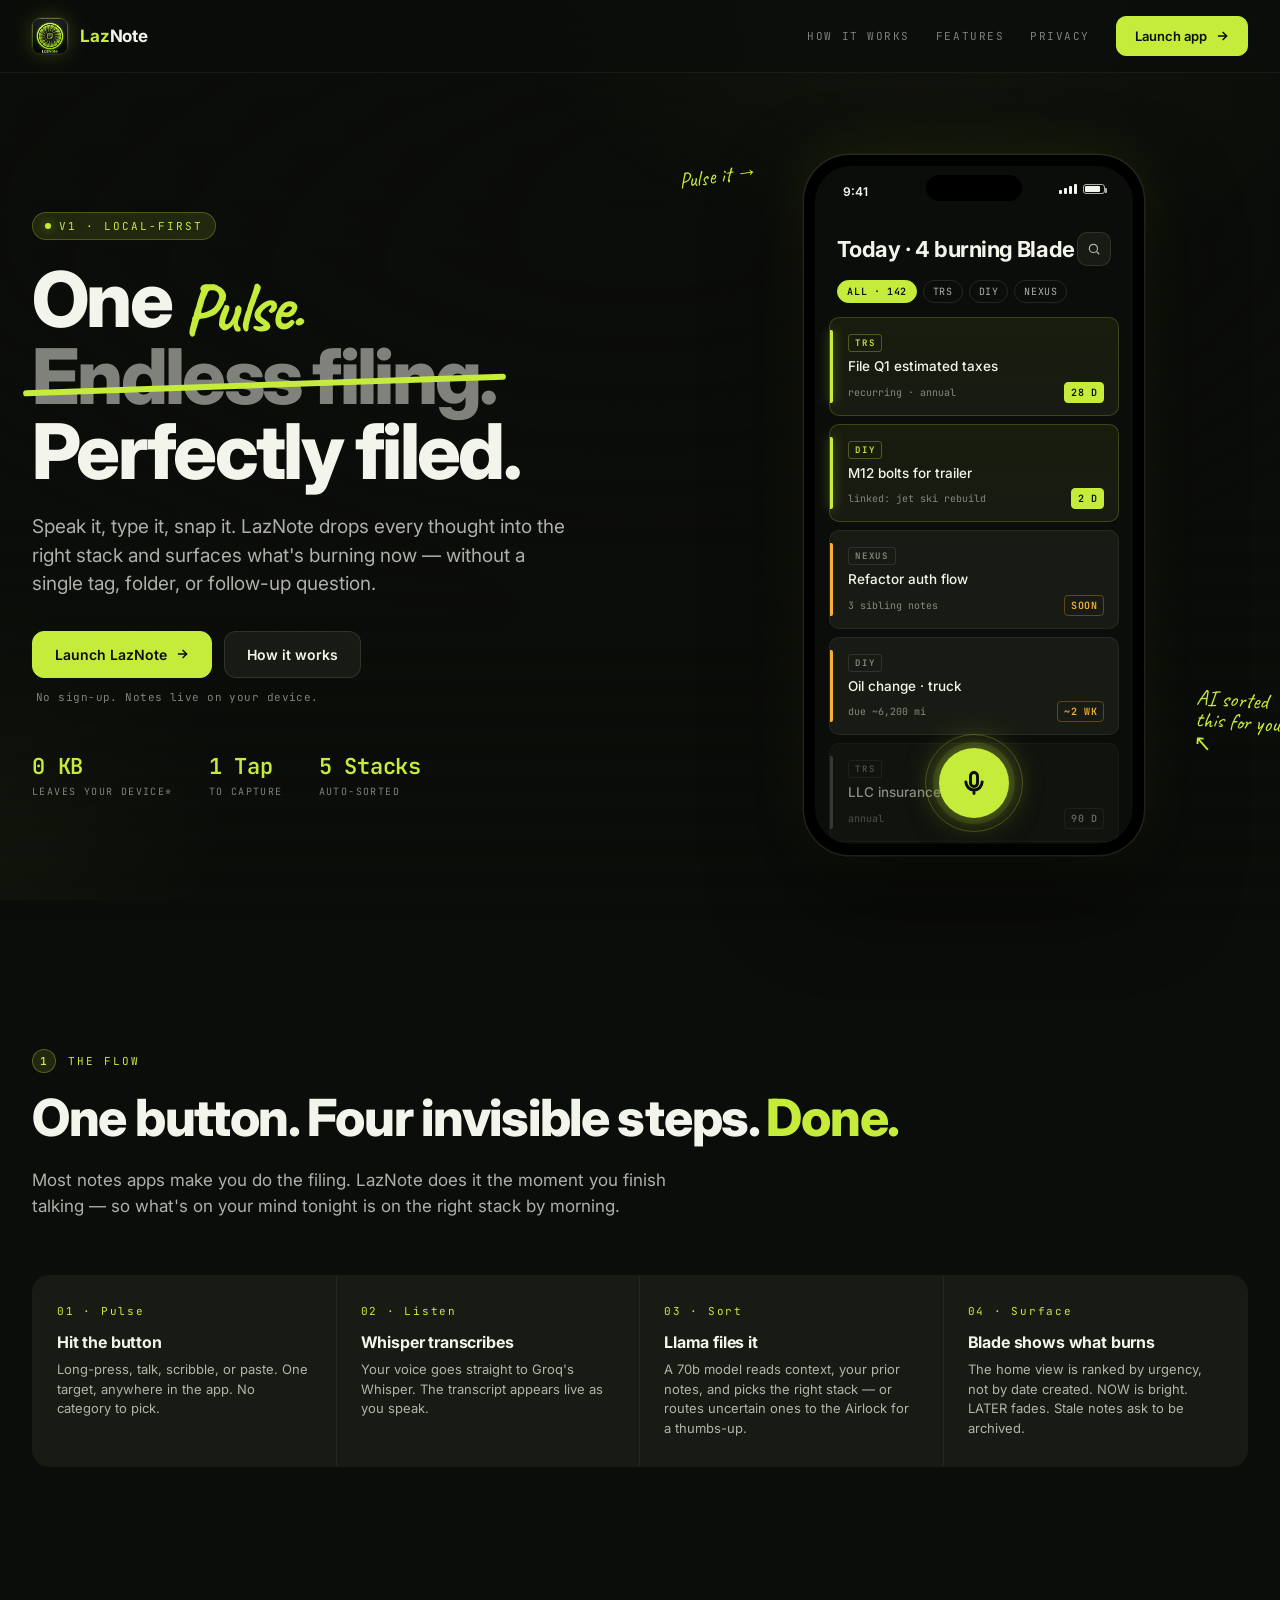
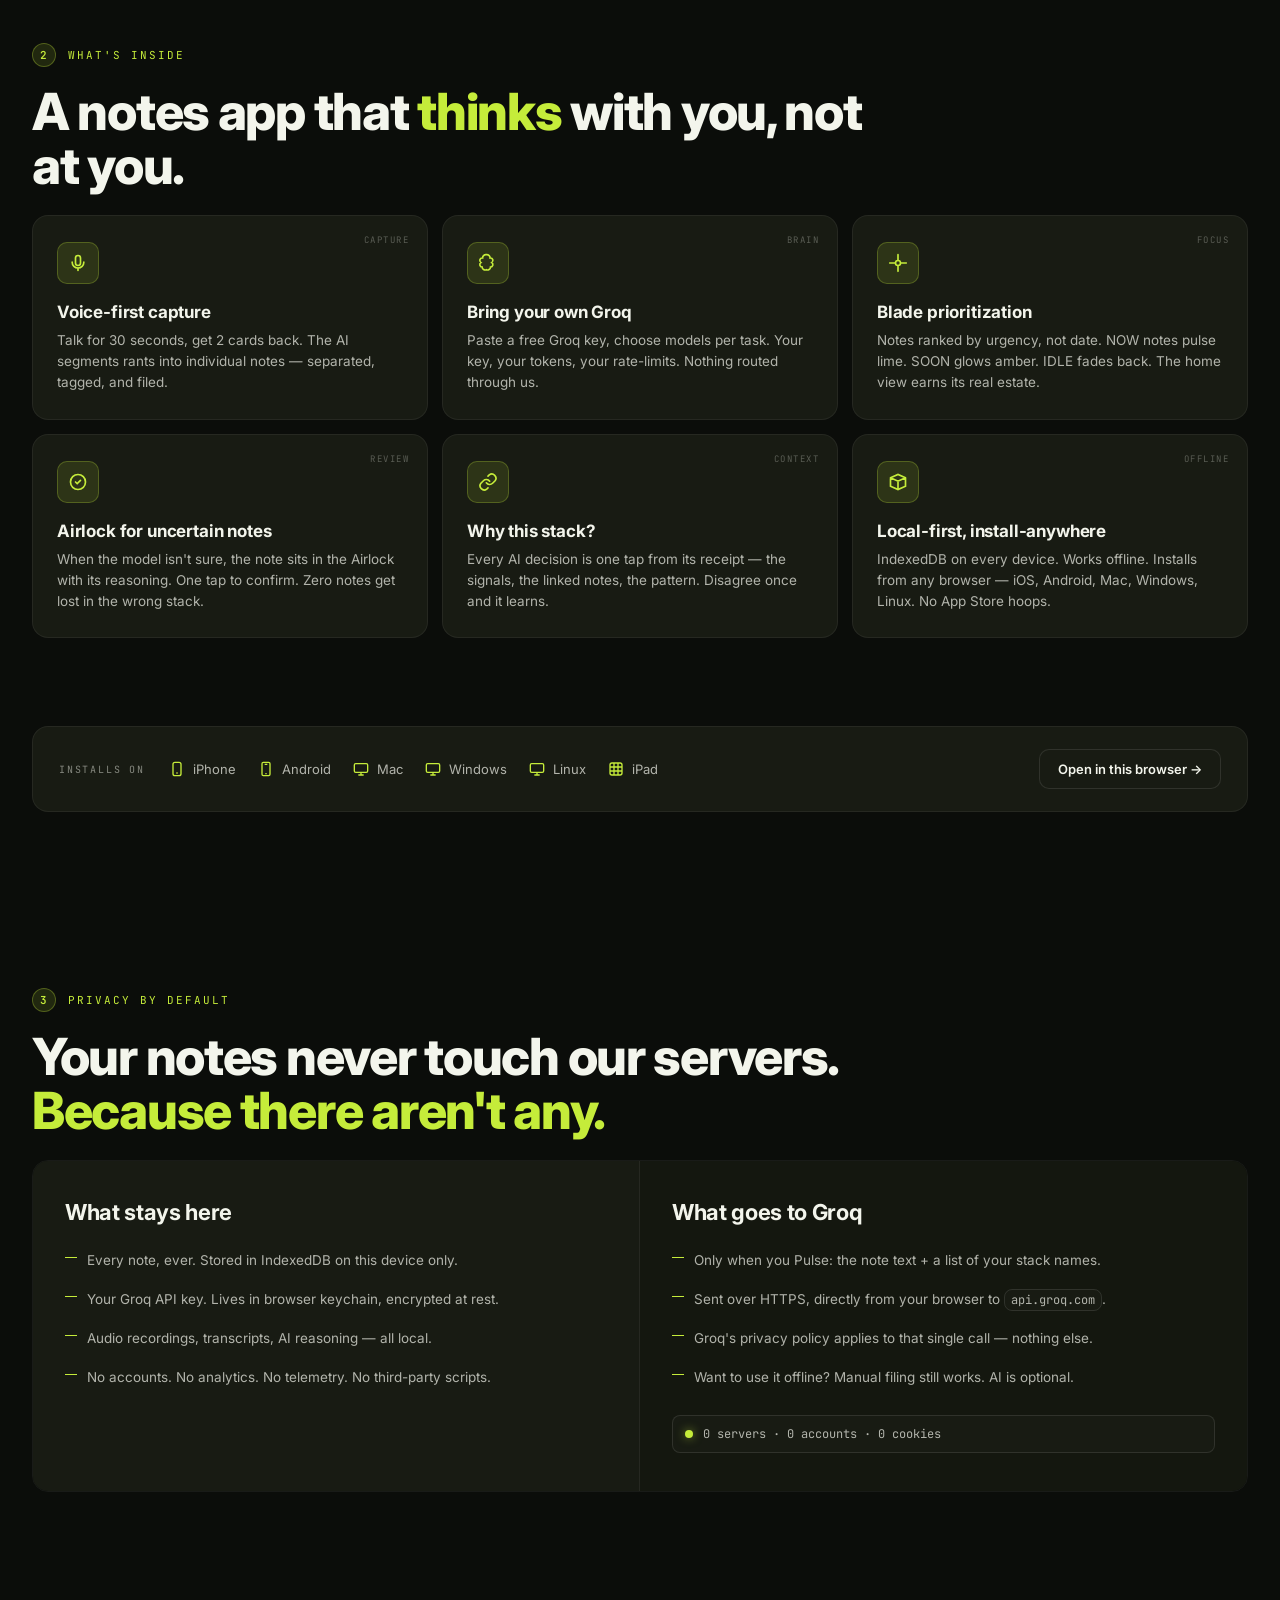
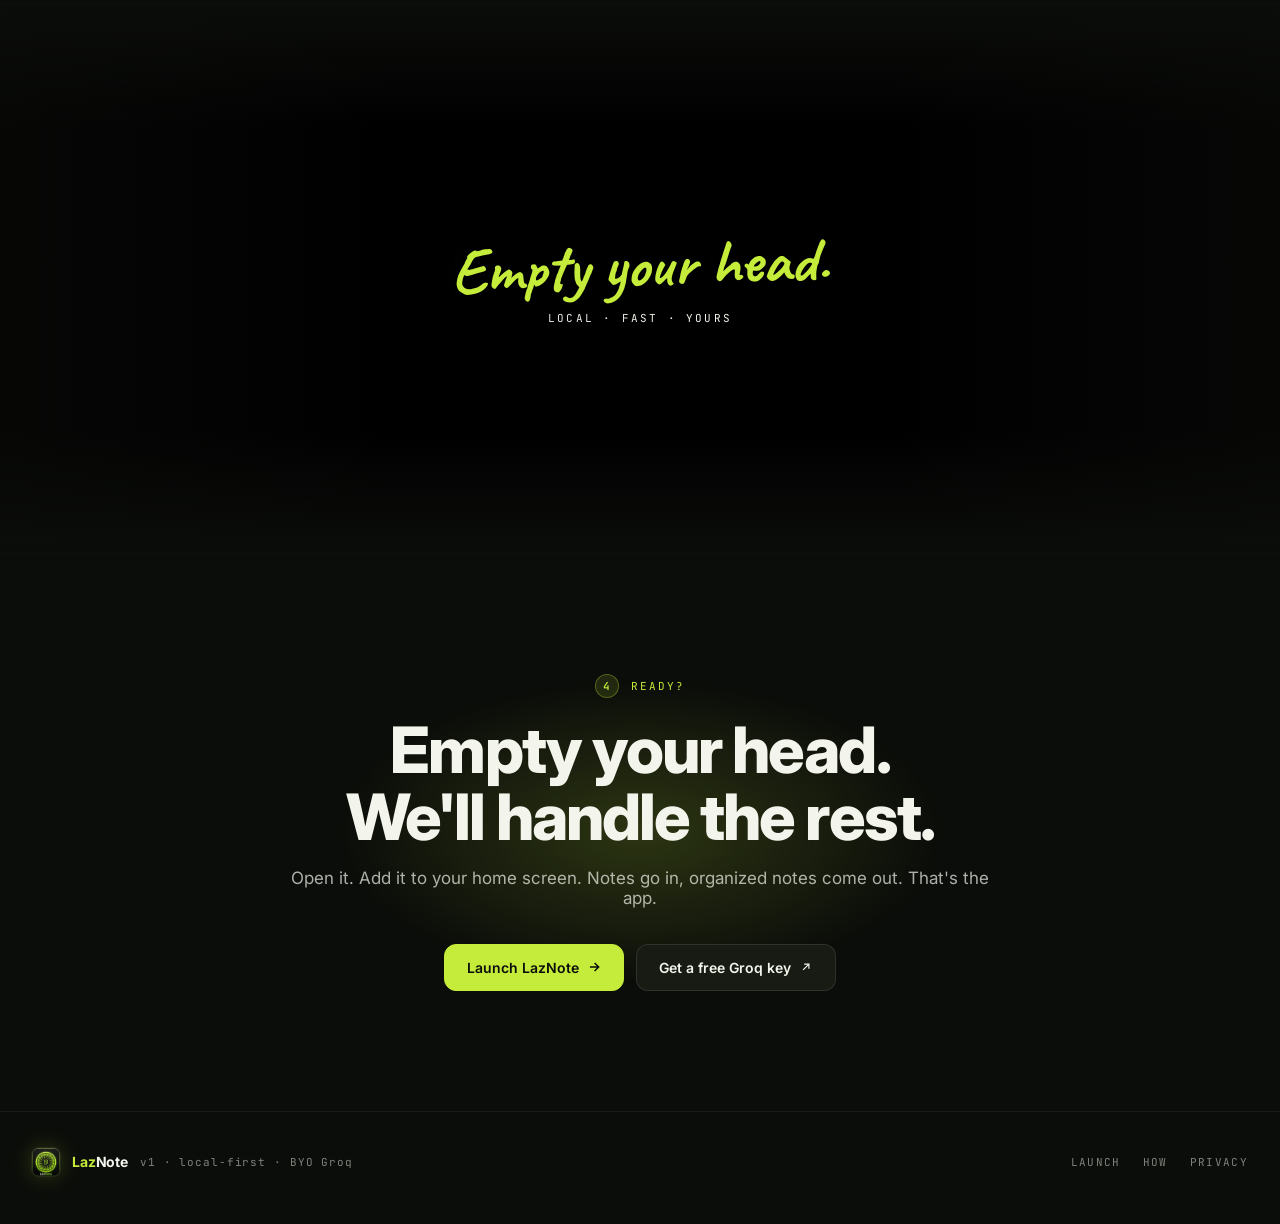
==== commit e4c8c94b: "Add files via upload" ====
--- a/index.html
+++ b/index.html
@@ -107,13 +107,22 @@
 
   /* ── nav ───────────────────────────────────────────────────────────── */
   .nav { position: sticky; top: 0; z-index: 50; backdrop-filter: blur(20px); background: rgba(11,13,10,0.7); border-bottom: 1px solid var(--line); }
-  .nav-inner { display: flex; align-items: center; gap: 14px; padding: 16px 32px; max-width: 1280px; margin: 0 auto; }
+  .nav-inner { display: flex; align-items: center; gap: 14px; padding: 14px 20px; max-width: 1280px; margin: 0 auto; min-width: 0; }
+  @media (min-width: 720px) { .nav-inner { padding: 16px 32px; } }
   .mark { width: 36px; height: 36px; border-radius: 9px; background: url('app/icon.png') center/cover, #000; box-shadow: 0 0 0 1px rgba(255,255,255,0.06), 0 0 22px rgba(197, 236, 58, 0.22); }
   .wordmark { font-weight: 700; font-size: 17px; letter-spacing: -0.01em; }
   .wordmark .laz { color: var(--lime); }
-  .nav-links { margin-left: auto; display: flex; gap: 26px; align-items: center; }
-  .nav-links a { font-family: var(--mono); font-size: 11px; letter-spacing: 0.14em; text-transform: uppercase; color: var(--ink-50); }
-  .nav-links a:hover { color: var(--ink); }
+  .nav-links { margin-left: auto; display: flex; gap: 26px; align-items: center; min-width: 0; }
+  .nav-links a:not(.btn) { font-family: var(--mono); font-size: 11px; letter-spacing: 0.14em; text-transform: uppercase; color: var(--ink-50); white-space: nowrap; }
+  .nav-links a:not(.btn):hover { color: var(--ink); }
+  /* mobile: hide text links, shrink launch to a circular icon */
+  @media (max-width: 720px) {
+    .nav-links { gap: 10px; }
+    .nav-links a:not(.btn) { display: none; }
+    .nav-launch.btn { width: 40px; height: 40px; padding: 0; border-radius: 50%; gap: 0; box-shadow: 0 0 0 3px rgba(197,236,58,0.18), 0 8px 22px rgba(197,236,58,0.18); }
+    .nav-launch .label { display: none; }
+    .nav-launch svg { width: 16px; height: 16px; }
+  }
   .btn { display: inline-flex; align-items: center; justify-content: center; gap: 8px; padding: 11px 18px; border-radius: 10px; font-size: 13px; font-weight: 600; border: 1px solid var(--line-2); color: var(--ink); background: var(--surface); cursor: pointer; transition: transform 120ms ease, box-shadow 200ms ease; font-family: var(--sans); }
   .btn:hover { transform: translateY(-1px); }
   .btn.primary { background: var(--lime); color: #0b0d0a; border-color: var(--lime); box-shadow: 0 0 0 0 var(--lime-glow); }
@@ -275,8 +284,8 @@
         <a href="#how">How it works</a>
         <a href="#features">Features</a>
         <a href="#privacy">Privacy</a>
-        <a class="btn primary" href="app/index.html">
-          Launch app
+        <a class="btn primary nav-launch" href="app/index.html" aria-label="Launch app">
+          <span class="label">Launch app</span>
           <svg viewBox="0 0 24 24" fill="none" stroke="currentColor" stroke-width="2.5"><path d="M5 12h14M13 5l7 7-7 7"/></svg>
         </a>
       </div>
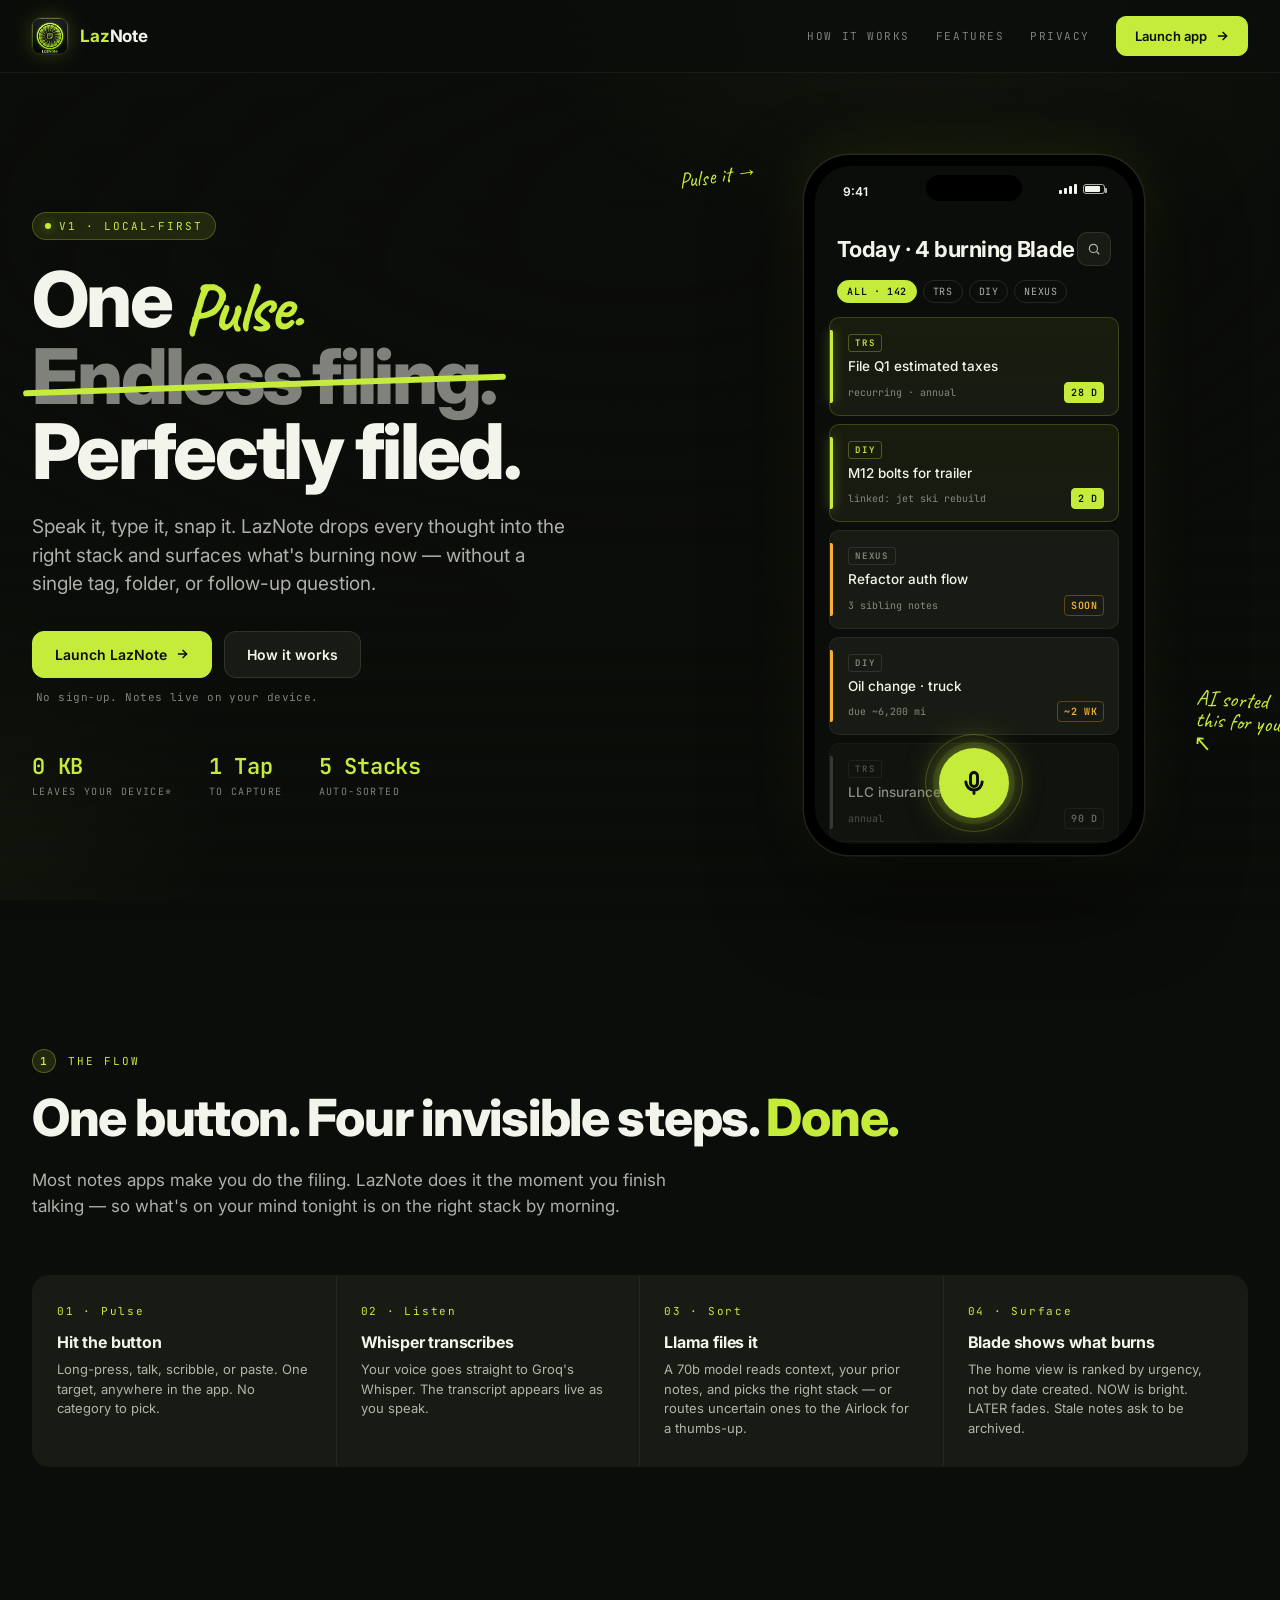
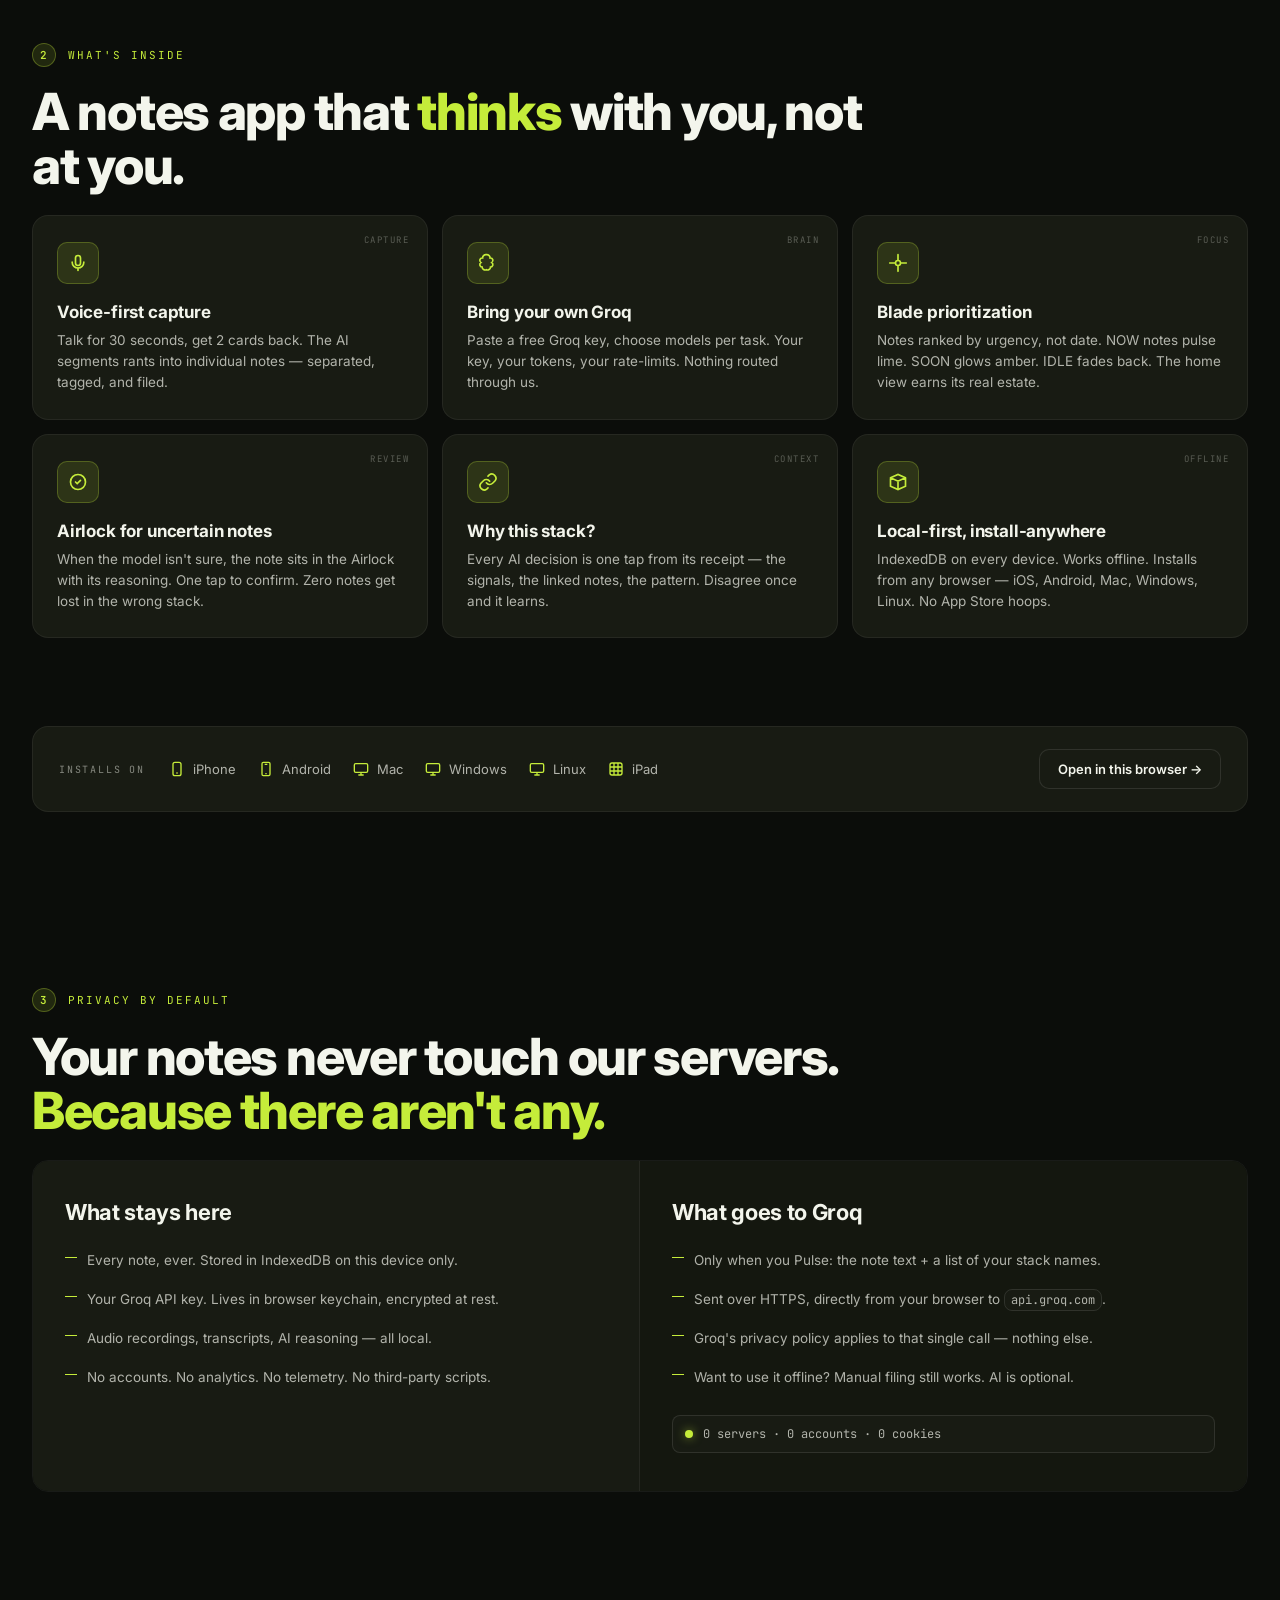
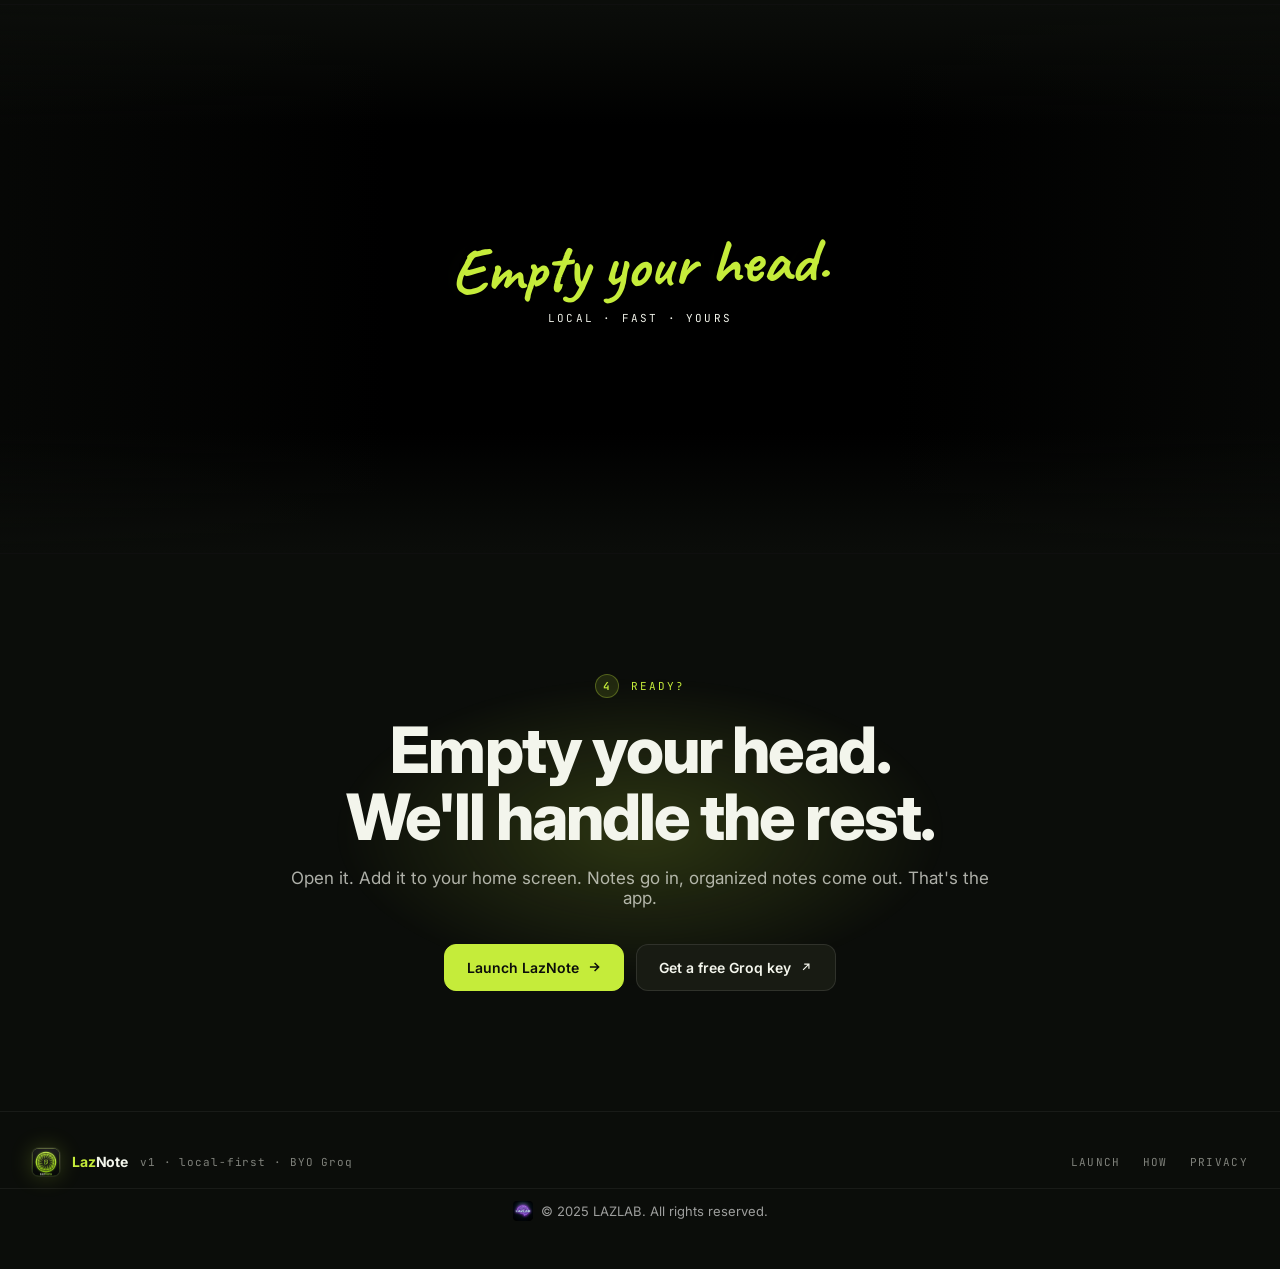
==== commit 287ebbe1: "Add files via upload" ====
--- a/index.html
+++ b/index.html
@@ -6,7 +6,41 @@
 <meta name="viewport" content="width=device-width,initial-scale=1" />
 <meta name="description" content="A local-first notes app with AI sorting. Bring your own Groq key. Installs on iPhone, Android, Mac, Windows, Linux." />
 <meta name="theme-color" content="#0b0d0a" />
+<meta name="apple-mobile-web-app-capable" content="yes" />
+<meta name="apple-mobile-web-app-status-bar-style" content="black-translucent" />
+<meta name="apple-mobile-web-app-title" content="LazNote" />
 <link rel="icon" href="app/icon.png" />
+<link rel="manifest" href="/laznote/manifest.json" />
+<link rel="apple-touch-icon" href="/laznote/icons/icon-192.png" />
+
+<!-- Service Worker Registration -->
+<script>
+  if ('serviceWorker' in navigator) {
+    window.addEventListener('load', () => {
+      navigator.serviceWorker
+        .register('/laznote/sw.js', { scope: '/laznote/' })
+        .then(reg => {
+          console.log('✓ Service Worker registered');
+          
+          // Check for updates every 60 seconds
+          setInterval(() => reg.update(), 60000);
+          
+          // Notify user when update is available
+          reg.addEventListener('updatefound', () => {
+            const newWorker = reg.installing;
+            newWorker.addEventListener('statechange', () => {
+              if (newWorker.state === 'installed' && navigator.serviceWorker.controller) {
+                console.log('✓ New version available');
+                window.dispatchEvent(new CustomEvent('swupdate'));
+              }
+            });
+          });
+        })
+        .catch(err => console.error('✗ SW registration failed:', err));
+    });
+  }
+</script>
+
 <link rel="preconnect" href="https://fonts.googleapis.com" />
 <link rel="preconnect" href="https://fonts.gstatic.com" crossorigin />
 <link href="https://fonts.googleapis.com/css2?family=Inter:wght@400;500;600;700;800;900&family=JetBrains+Mono:wght@400;500;600&family=Caveat:wght@500;700&display=swap" rel="stylesheet" />
@@ -32,7 +66,8 @@
   }
   * { box-sizing: border-box; }
   html, body { margin: 0; padding: 0; background: var(--bg); color: var(--ink); font-family: var(--sans); -webkit-font-smoothing: antialiased; }
-  body { overflow-x: hidden; }
+  html, body { overflow-x: clip; max-width: 100vw; width: 100%; }
+  img, video, svg { max-width: 100%; }
   a { color: inherit; text-decoration: none; }
 
   /* ── grain + ambient lime glow ─────────────────────────────────────── */
@@ -45,8 +80,8 @@
 
   /* ── hero background video ─────────────────────────────────────────── */
   .hero-bg {
-    position: absolute; top: 0; left: 50%; transform: translateX(-50%);
-    width: 100vw; height: 920px; max-height: 110vh;
+    position: absolute; top: 0; left: 0; right: 0;
+    width: 100%; height: 920px; max-height: 110vh;
     overflow: hidden; z-index: 0; pointer-events: none;
     mask-image: linear-gradient(180deg, #000 0%, #000 55%, transparent 100%);
     -webkit-mask-image: linear-gradient(180deg, #000 0%, #000 55%, transparent 100%);
@@ -252,9 +287,10 @@
 
   /* CTA */
   .cta { text-align: center; padding: 120px 32px; position: relative; }
+  .cta { overflow: hidden; }
   .cta::before {
     content: ""; position: absolute; left: 50%; top: 50%; transform: translate(-50%, -50%);
-    width: 720px; height: 360px; max-width: 90vw;
+    width: 720px; height: 360px; max-width: 90%;
     background: radial-gradient(ellipse at center, rgba(197,236,58,0.18), transparent 60%);
     z-index: 0; filter: blur(5px);
   }
@@ -594,6 +630,12 @@
         <a href="#privacy">Privacy</a>
       </div>
     </div>
+    <div class="foot-inner" style="border-top:1px solid rgba(255,255,255,0.06);margin-top:12px;padding-top:12px;justify-content:center;">
+      <div style="display:flex;align-items:center;gap:8px;font-size:13px;color:rgba(255,255,255,0.6);">
+        <img src="[data-uri]" alt="LAZLAB" style="width:20px;height:20px;border-radius:4px;" />
+        <span>© 2025 LAZLAB. All rights reserved.</span>
+      </div>
+    </div>
   </footer>
 
 </body>
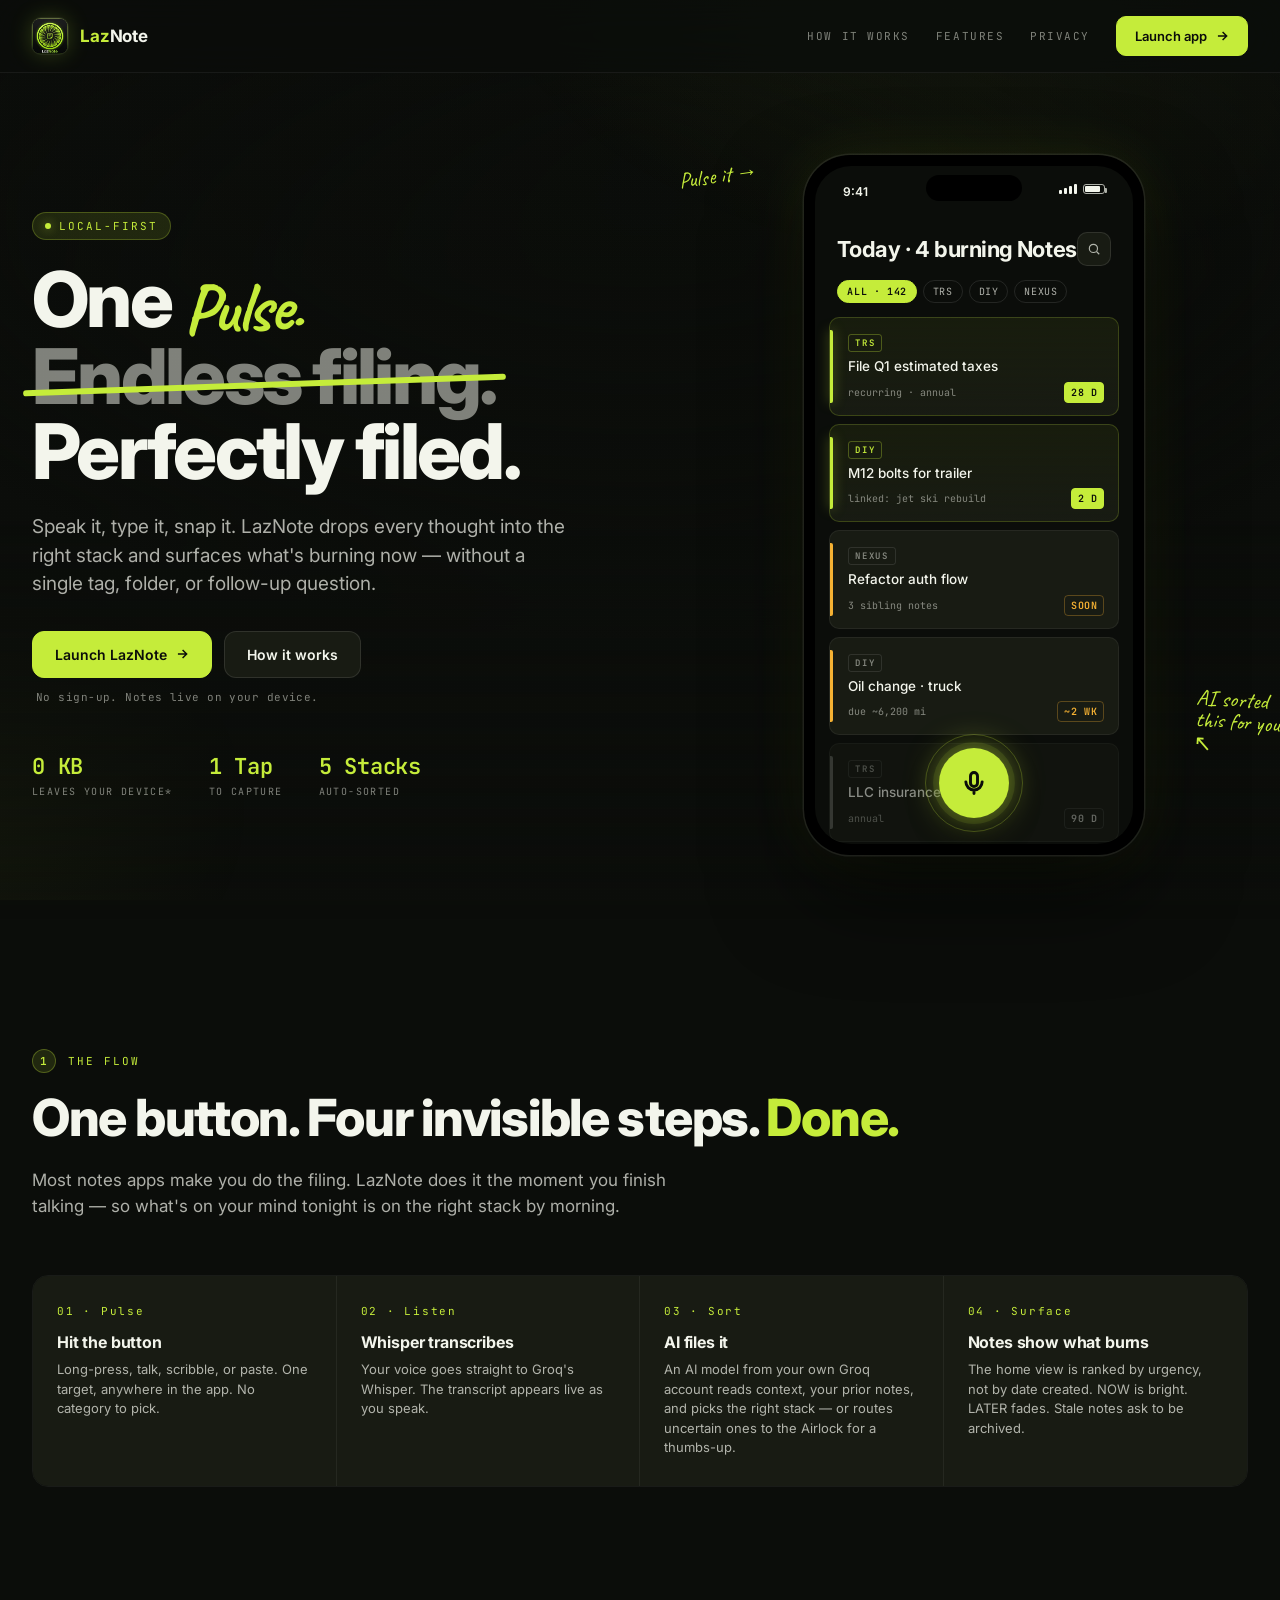
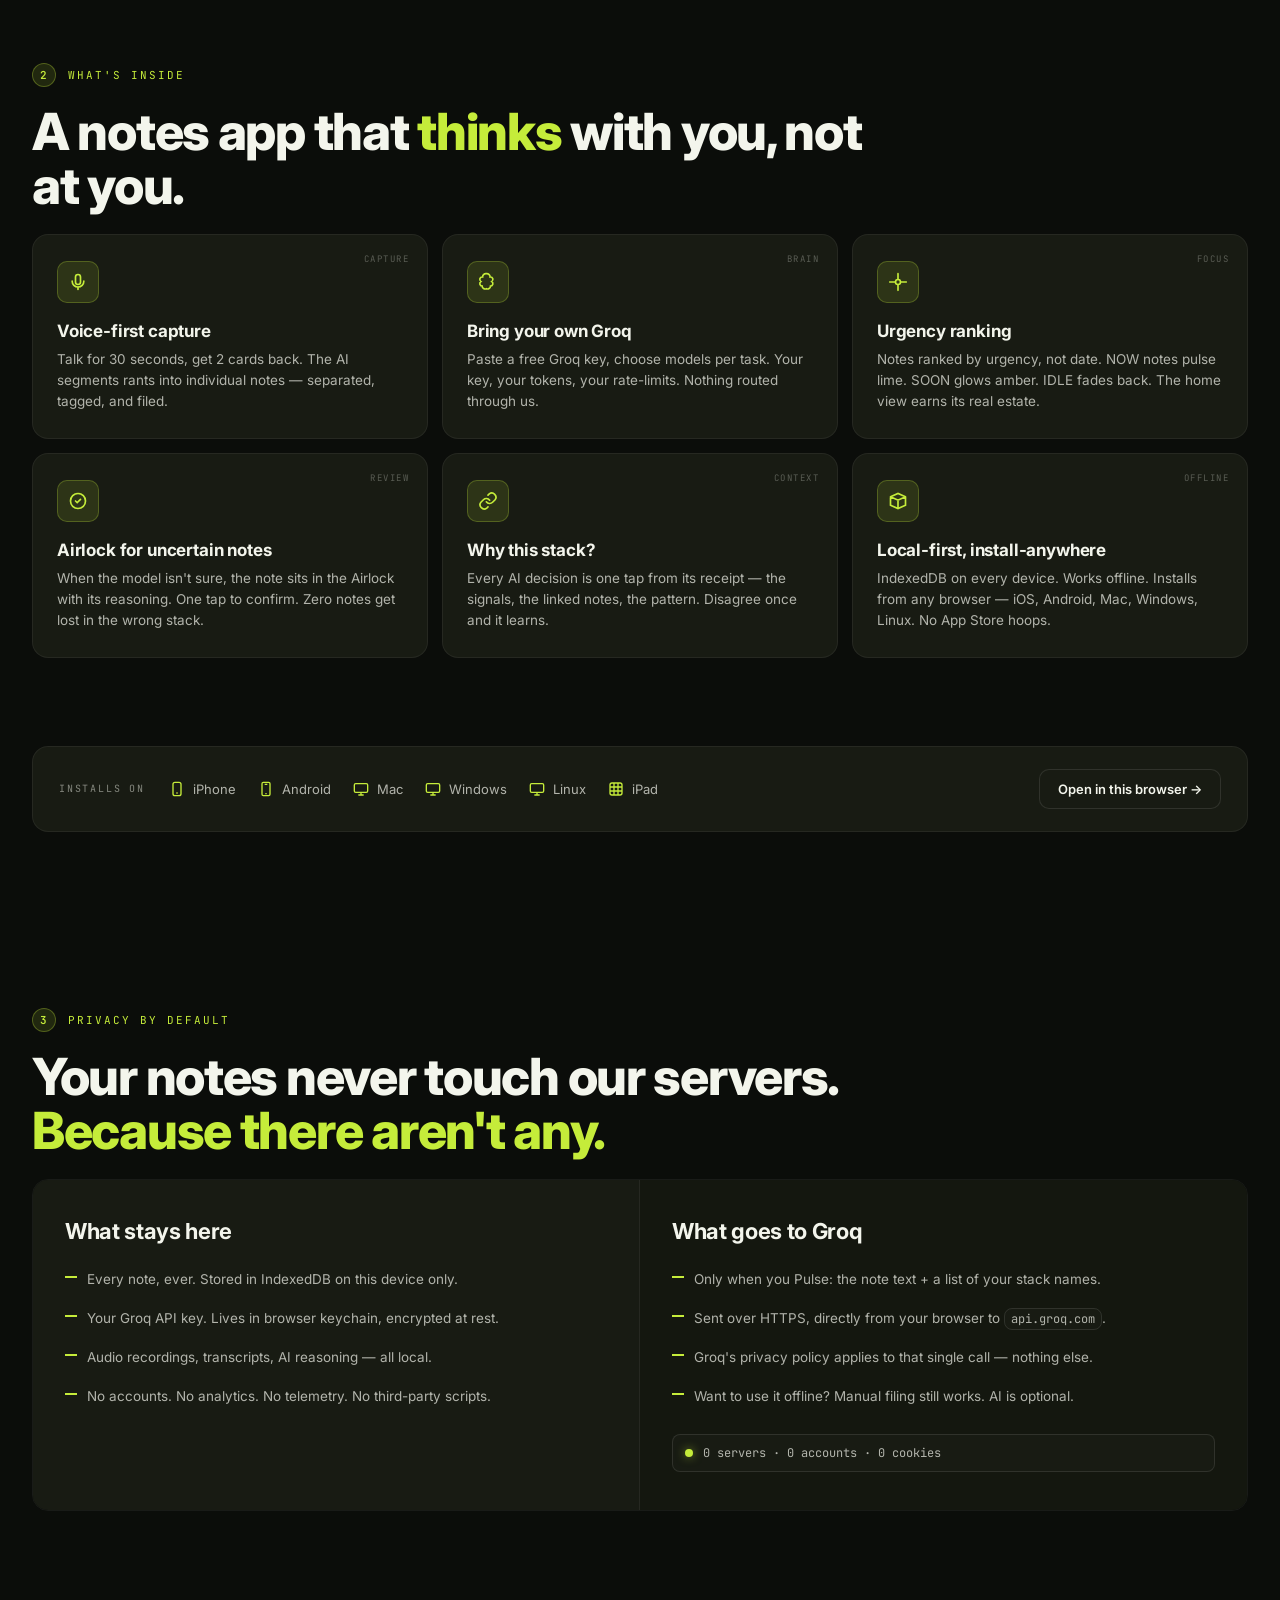
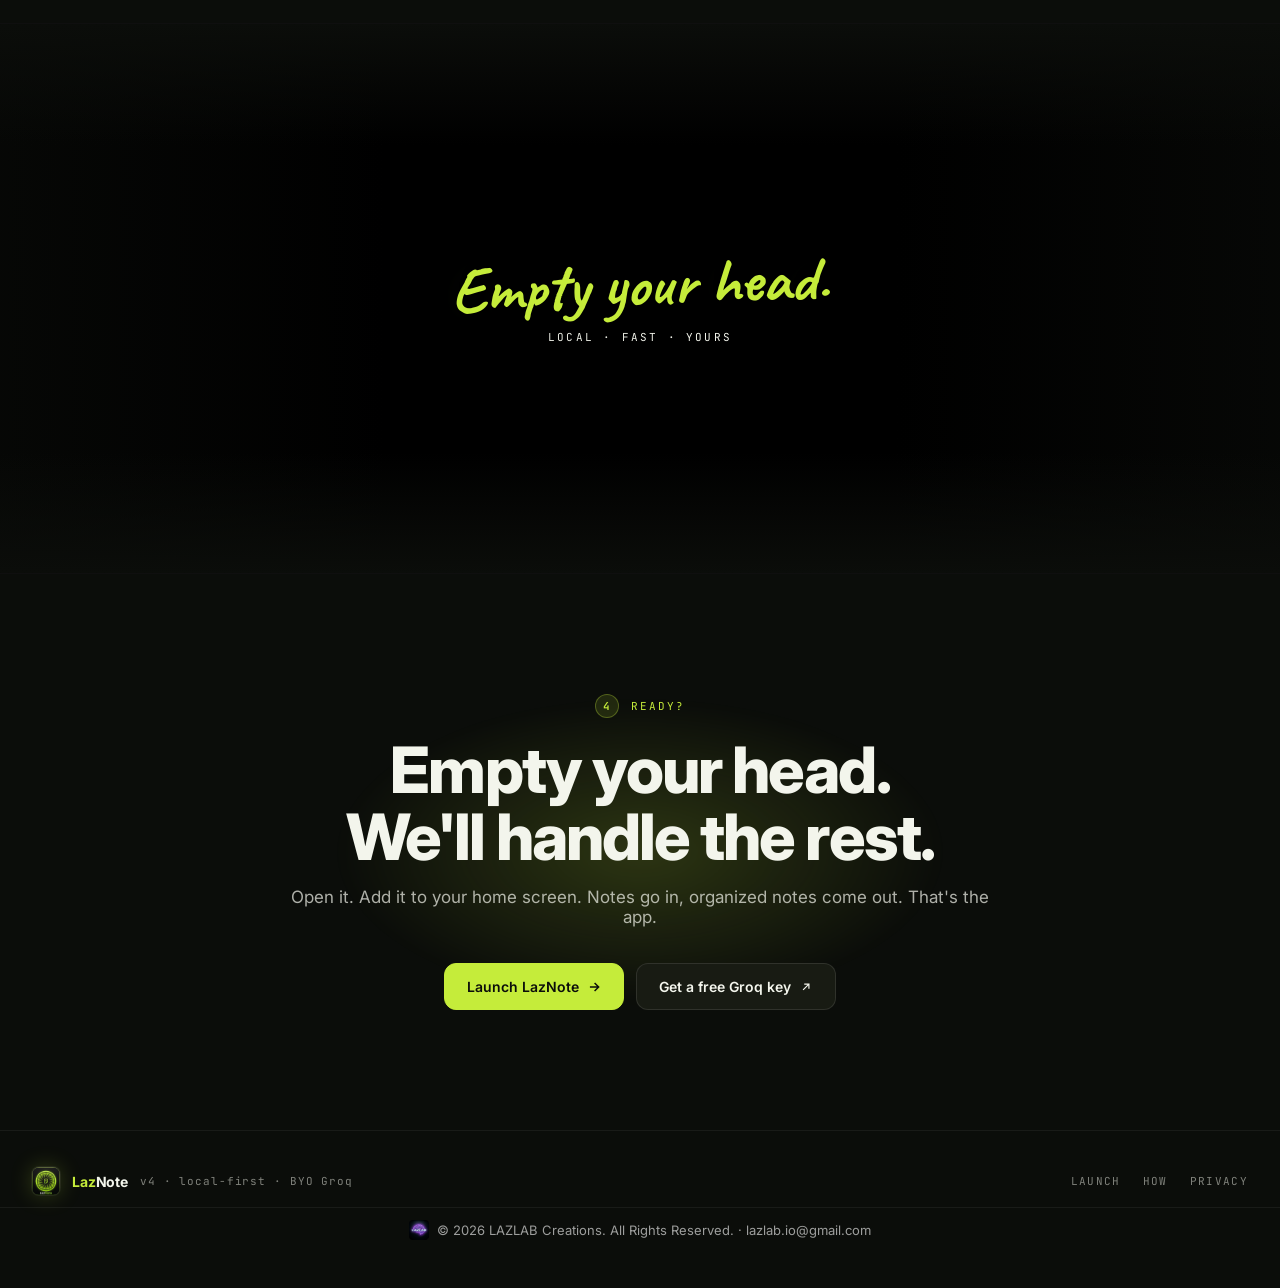
==== commit bb1d0f7f: "Add files via upload" ====
--- a/index.html
+++ b/index.html
@@ -9,37 +9,15 @@
 <meta name="apple-mobile-web-app-capable" content="yes" />
 <meta name="apple-mobile-web-app-status-bar-style" content="black-translucent" />
 <meta name="apple-mobile-web-app-title" content="LazNote" />
-<link rel="icon" href="app/icon.png" />
-<link rel="manifest" href="/laznote/manifest.json" />
-<link rel="apple-touch-icon" href="/laznote/icons/icon-192.png" />
-
-<!-- Service Worker Registration -->
-<script>
-  if ('serviceWorker' in navigator) {
-    window.addEventListener('load', () => {
-      navigator.serviceWorker
-        .register('/laznote/sw.js', { scope: '/laznote/' })
-        .then(reg => {
-          console.log('✓ Service Worker registered');
-          
-          // Check for updates every 60 seconds
-          setInterval(() => reg.update(), 60000);
-          
-          // Notify user when update is available
-          reg.addEventListener('updatefound', () => {
-            const newWorker = reg.installing;
-            newWorker.addEventListener('statechange', () => {
-              if (newWorker.state === 'installed' && navigator.serviceWorker.controller) {
-                console.log('✓ New version available');
-                window.dispatchEvent(new CustomEvent('swupdate'));
-              }
-            });
-          });
-        })
-        .catch(err => console.error('✗ SW registration failed:', err));
-    });
-  }
-</script>
+<link rel="icon" type="image/png" href="app/icon-192.png" />
+<link rel="apple-touch-icon" href="app/icon-192.png" />
+<link rel="canonical" href="https://johnlaz.github.io/laznote/" />
+<meta property="og:type" content="website" />
+<meta property="og:title" content="LazNote — Local-first AI notes" />
+<meta property="og:description" content="One Pulse, perfectly filed. Speak or type a thought and LazNote files it into the right stack. Notes stay on your device." />
+<meta property="og:url" content="https://johnlaz.github.io/laznote/" />
+<meta property="og:image" content="https://johnlaz.github.io/laznote/app/icon-512.png" />
+<meta name="twitter:card" content="summary" />
 
 <link rel="preconnect" href="https://fonts.googleapis.com" />
 <link rel="preconnect" href="https://fonts.gstatic.com" crossorigin />
@@ -339,7 +317,7 @@
       <div>
         <span class="eyebrow">
           <span class="pulse-dot"></span>
-          v1 · local-first
+          local-first
         </span>
         <h1>
           One <span class="hand">Pulse.</span><br/>
@@ -380,7 +358,7 @@
             <div class="scr-head">
               <div>
                 <span class="scr-title sub">Today · 4 burning</span>
-                <span class="scr-title">Blade</span>
+                <span class="scr-title">Notes</span>
               </div>
               <div style="display:flex;gap:8px;">
                 <div style="width:34px;height:34px;background:var(--surface);border:1px solid var(--line-2);border-radius:10px;display:grid;place-items:center;color:var(--ink-70);">
@@ -468,12 +446,12 @@
         </div>
         <div class="step">
           <div class="n">03 · Sort</div>
-          <h4>Llama files it</h4>
-          <p>A 70b model reads context, your prior notes, and picks the right stack — or routes uncertain ones to the Airlock for a thumbs-up.</p>
+          <h4>AI files it</h4>
+          <p>An AI model from your own Groq account reads context, your prior notes, and picks the right stack — or routes uncertain ones to the Airlock for a thumbs-up.</p>
         </div>
         <div class="step">
           <div class="n">04 · Surface</div>
-          <h4>Blade shows what burns</h4>
+          <h4>Notes show what burns</h4>
           <p>The home view is ranked by urgency, not by date created. NOW is bright. LATER fades. Stale notes ask to be archived.</p>
         </div>
       </div>
@@ -505,7 +483,7 @@
           <div class="ic">
             <svg viewBox="0 0 24 24" fill="none" stroke="currentColor" stroke-width="2" stroke-linecap="round"><path d="M12 2v6M12 16v6M2 12h6M16 12h6"/><circle cx="12" cy="12" r="3"/></svg>
           </div>
-          <h3>Blade prioritization</h3>
+          <h3>Urgency ranking</h3>
           <p>Notes ranked by urgency, not date. NOW notes pulse lime. SOON glows amber. IDLE fades back. The home view earns its real estate.</p>
         </div>
         <div class="feat">
@@ -622,7 +600,7 @@
       <div class="left">
         <div class="mark" style="width:28px;height:28px;border-radius:7px;"></div>
         <div class="wordmark" style="font-size:14px;"><span class="laz">Laz</span><span>Note</span></div>
-        <div class="mono-line">v1 · local-first · BYO Groq</div>
+        <div class="mono-line">v4 · local-first · BYO Groq</div>
       </div>
       <div class="links">
         <a href="app/index.html">Launch</a>
@@ -633,7 +611,7 @@
     <div class="foot-inner" style="border-top:1px solid rgba(255,255,255,0.06);margin-top:12px;padding-top:12px;justify-content:center;">
       <div style="display:flex;align-items:center;gap:8px;font-size:13px;color:rgba(255,255,255,0.6);">
         <img src="[data-uri]" alt="LAZLAB" style="width:20px;height:20px;border-radius:4px;" />
-        <span>© 2025 LAZLAB. All rights reserved.</span>
+        <span>© 2026 LAZLAB Creations. All Rights Reserved. · <a href="mailto:lazlab.io@gmail.com" style="color:inherit;">lazlab.io@gmail.com</a></span>
       </div>
     </div>
   </footer>
